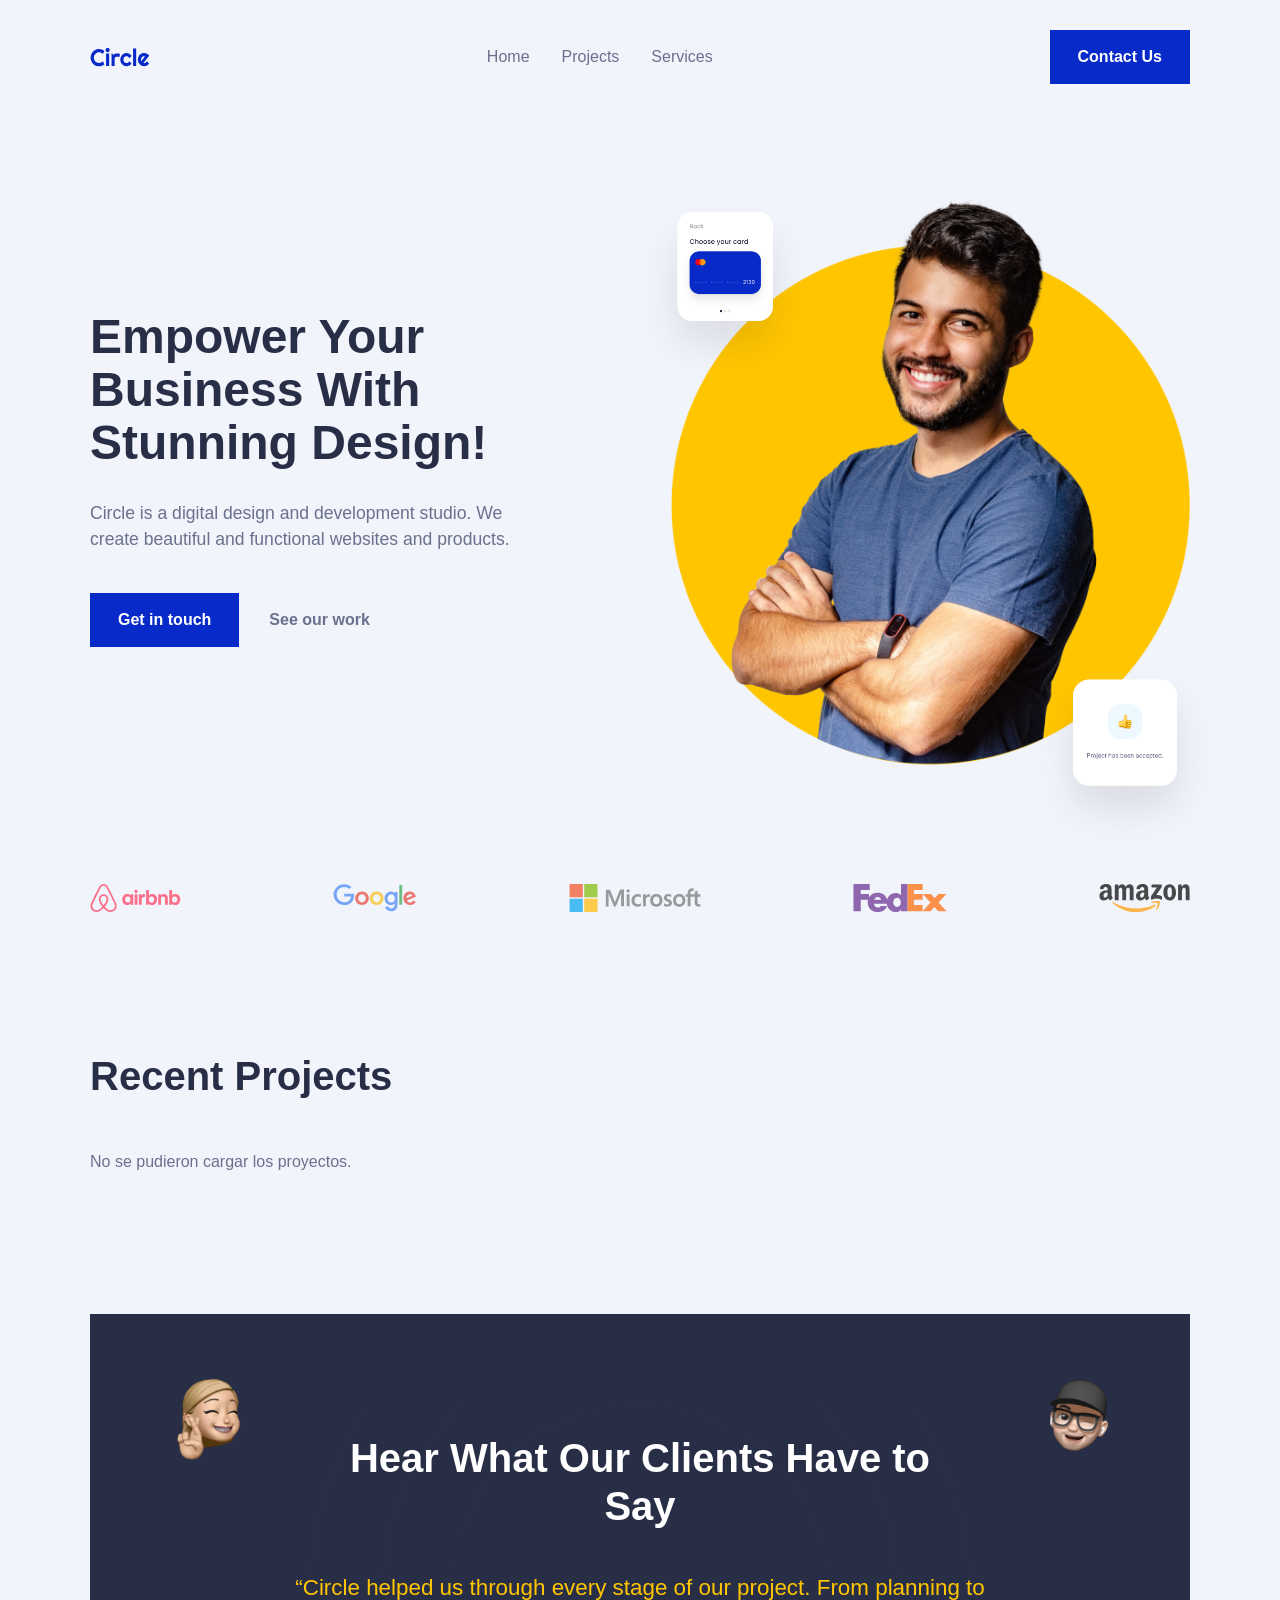
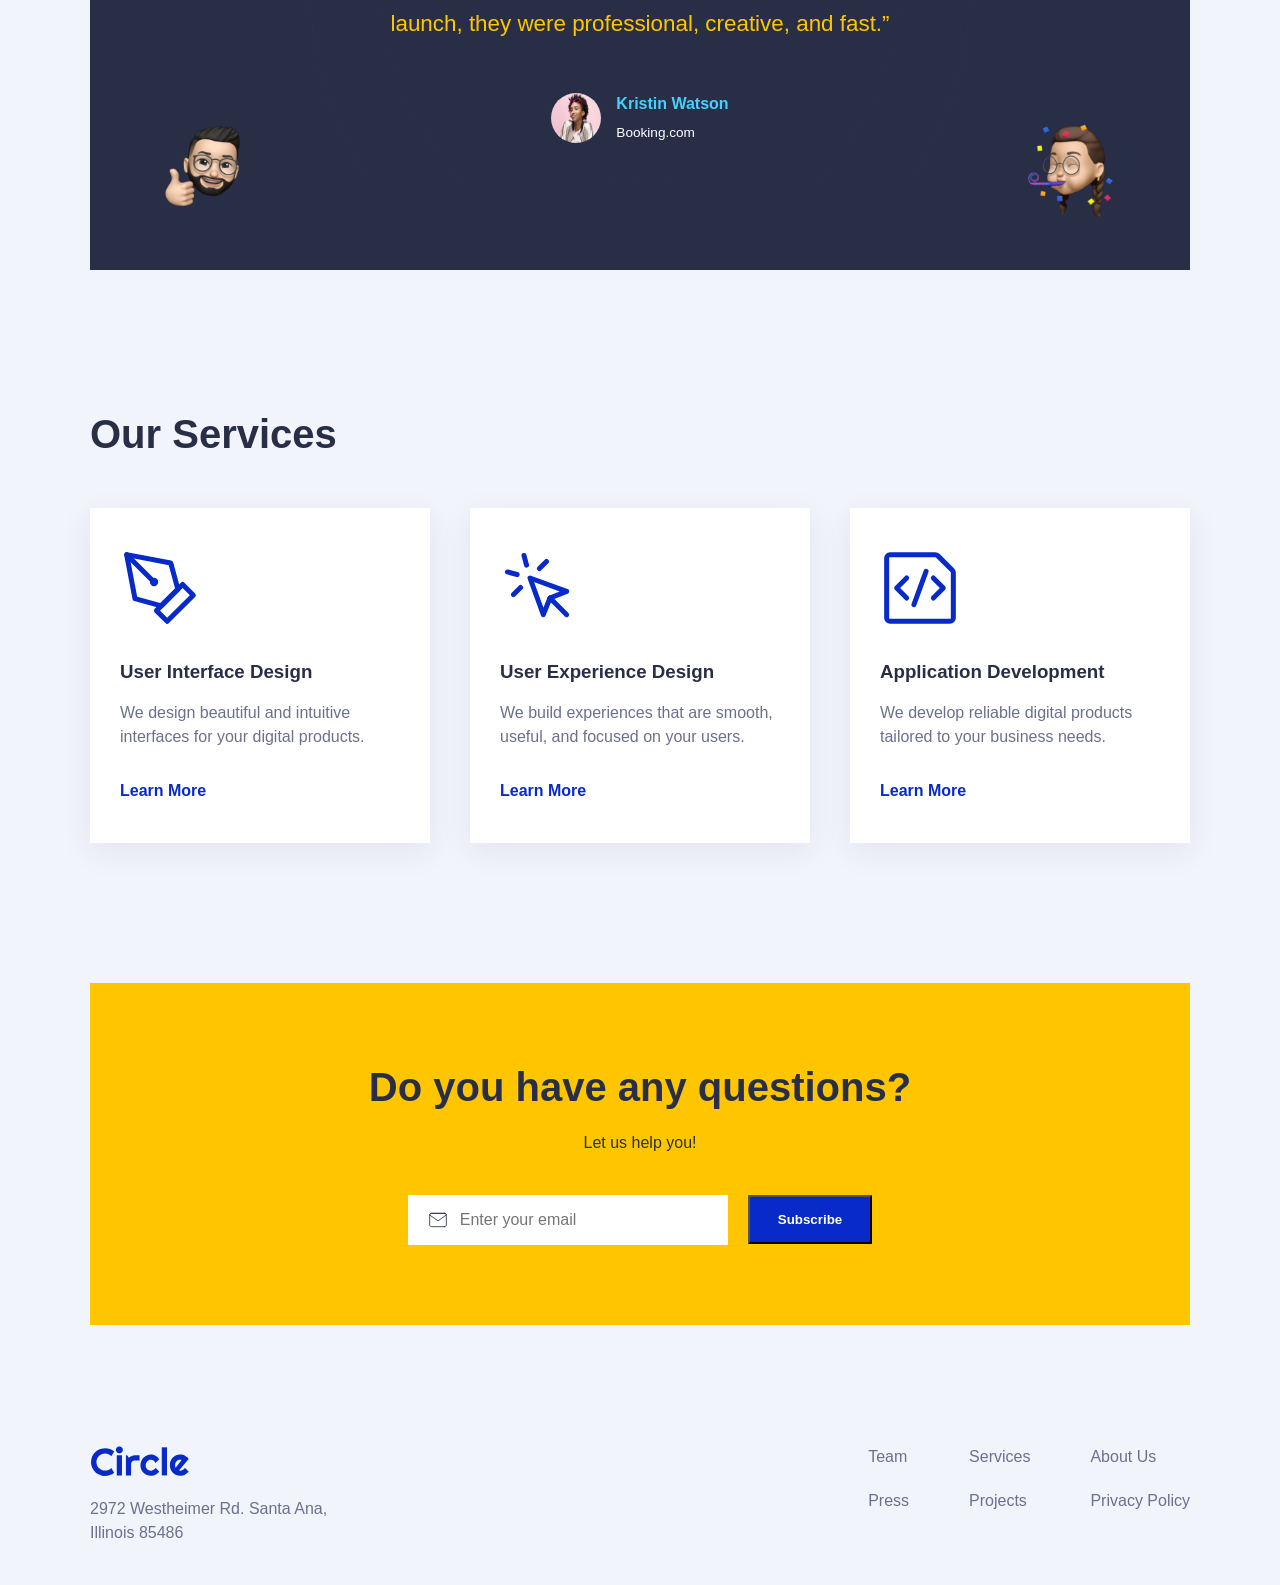
==== index.html @ d1a25111 "Web base" ====
<!DOCTYPE html>
<html lang="en">
<head>
  <meta charset="UTF-8">
  <meta name="viewport" content="width=device-width, initial-scale=1.0">
  <title>Circle Agency</title>
  <link rel="stylesheet" href="./css/style.css">
  <link rel="stylesheet" href="./css/home.css">
</head>
<body>

  <header class="header">
    <nav class="navbar">
      <a href="./index.html" class="logo">
        <img src="./assets/logos/circle.svg" alt="Circle logo">
      </a>

      <ul class="nav-links">
        <li><a href="./index.html">Home</a></li>
        <li><a href="#projects">Projects</a></li>
        <li><a href="#services">Services</a></li>
      </ul>

      <a href="./contact.html" class="contact-btn">Contact Us</a>
    </nav>
  </header>

  <main>
    <section class="hero">
      <div class="hero-content">
        <h1>Empower Your Business With Stunning Design!</h1>
        <p>Circle is a digital design and development studio. We create beautiful and functional websites and products.</p>

        <div class="hero-buttons">
          <a href="./contact.html" class="btn-primary">Get in touch</a>
          <a href="#projects" class="btn-secondary">See our work</a>
        </div>
      </div>

      <div class="hero-images">
        <img src="./assets/images/hero-card-1.png" alt="Hero card 1" class="hero-card hero-card-1">
        <img src="./assets/images/hero-image.png" alt="Hero main image" class="hero-main-image">
        <img src="./assets/images/hero-card-2.png" alt="Hero card 2" class="hero-card hero-card-2">
      </div>
    </section>

    <section class="clients">
      <img src="./assets/logos/airbnb-logo.svg" alt="Airbnb logo">
      <img src="./assets/logos/google-logo.svg" alt="Google logo">
      <img src="./assets/logos/microsoft-logo.svg" alt="Microsoft logo">
      <img src="./assets/logos/fedex-logo.svg" alt="Fedex logo">
      <img src="./assets/logos/amazon-logo.svg" alt="Amazon logo">
    </section>

    <section class="recent-projects" id="projects">
      <h2>Recent Projects</h2>
      <div class="projects-container" id="projects-container"></div>
    </section>

    <section class="testimonial">
      <div class="testimonial-content">
        <h2>Hear What Our Clients Have to Say</h2>
        <p>“Circle helped us through every stage of our project. From planning to launch, they were professional, creative, and fast.”</p>

        <div class="testimonial-profile">
          <img src="./assets/images/profile.png" alt="Client profile">
          <div>
            <h4>Kristin Watson</h4>
            <span>Booking.com</span>
          </div>
        </div>

        <img src="./assets/images/memoji-1.png" alt="Memoji 1" class="memoji memoji-1">
        <img src="./assets/images/memoji-2.png" alt="Memoji 2" class="memoji memoji-2">
        <img src="./assets/images/memoji-3.png" alt="Memoji 3" class="memoji memoji-3">
        <img src="./assets/images/memoji-4.png" alt="Memoji 4" class="memoji memoji-4">
        <img src="./assets/images/orbit.png" alt="Orbit decoration" class="orbit">
      </div>
    </section>

    <section class="services" id="services">
      <h2>Our Services</h2>

      <div class="services-container">
        <article class="service-card">
          <img src="./assets/icons/service-1.svg" alt="User interface design">
          <h3>User Interface Design</h3>
          <p>We design beautiful and intuitive interfaces for your digital products.</p>
          <a href="#">Learn More</a>
        </article>

        <article class="service-card">
          <img src="./assets/icons/service-2.svg" alt="User experience design">
          <h3>User Experience Design</h3>
          <p>We build experiences that are smooth, useful, and focused on your users.</p>
          <a href="#">Learn More</a>
        </article>

        <article class="service-card">
          <img src="./assets/icons/service-3.svg" alt="Application development">
          <h3>Application Development</h3>
          <p>We develop reliable digital products tailored to your business needs.</p>
          <a href="#">Learn More</a>
        </article>
      </div>
    </section>

    <section class="newsletter">
      <h2>Do you have any questions?</h2>
      <p>Let us help you!</p>

      <form class="newsletter-form">
        <div class="input-wrapper">
          <img src="./assets/icons/mail.svg" alt="Mail icon">
          <input type="email" placeholder="Enter your email">
        </div>
        <button type="submit" class="btn-primary">Subscribe</button>
      </form>
    </section>
  </main>

  <footer class="footer">
    <div class="footer-left">
      <img src="./assets/logos/circle.svg" alt="Circle logo">
      <p>2972 Westheimer Rd. Santa Ana, Illinois 85486</p>
    </div>

    <div class="footer-right">
      <a href="#">Team</a>
      <a href="#">Services</a>
      <a href="#">About Us</a>
      <a href="#">Press</a>
      <a href="#">Projects</a>
      <a href="#">Privacy Policy</a>
    </div>
  </footer>

  <script src="./js/main.js"></script>
</body>
</html>
---- css/style.css ----
/* ========== RESET ========== */
* {
  margin: 0;
  padding: 0;
  box-sizing: border-box;
}

/* ========== VARIABLES ========== */
:root {
  --color-primary: #072ac8;
  --color-primary-hover: #1e4ef5;
  --color-dark: #292e47;
  --color-text: #6b708d;
  --color-light: #f2f4fc;
  --color-white: #ffffff;
  --color-yellow: #ffc600;
  --color-cyan: #43d2ff;

  --container-width: 1100px;
  --transition: 0.3s ease;
}

/* ========== BASE ========== */
html {
  scroll-behavior: smooth;
}

body {
  font-family: Arial, Helvetica, sans-serif;
  background-color: var(--color-light);
  color: var(--color-dark);
  line-height: 1.5;
}

img {
  max-width: 100%;
  display: block;
}

a {
  text-decoration: none;
  color: inherit;
}

ul {
  list-style: none;
}

section {
  width: min(90%, var(--container-width));
  margin: 0 auto;
}

/* ========== TITLES & TEXT ========== */
h1,
h2,
h3,
h4 {
  color: var(--color-dark);
}

h1 {
  font-size: 3rem;
  line-height: 1.1;
}

h2 {
  font-size: 2.5rem;
  line-height: 1.2;
}

p {
  color: var(--color-text);
  font-size: 1rem;
}

/* ========== BUTTONS ========== */
.btn-primary,
.contact-btn {
  display: inline-block;
  background-color: var(--color-primary);
  color: var(--color-white);
  padding: 15px 28px;
  font-weight: 600;
  transition: var(--transition);
}

.btn-primary:hover,
.contact-btn:hover {
  background-color: var(--color-primary-hover);
}

.btn-secondary {
  display: inline-block;
  color: var(--color-text);
  font-weight: 600;
  transition: var(--transition);
}

.btn-secondary:hover {
  color: var(--color-primary);
}

/* ========== HEADER / NAVBAR ========== */
.header {
  width: min(90%, var(--container-width));
  margin: 0 auto;
  padding: 30px 0;
}

.navbar {
  display: flex;
  justify-content: space-between;
  align-items: center;
  gap: 20px;
}

.logo img {
  width: 60px;
}

.nav-links {
  display: flex;
  align-items: center;
  gap: 32px;
}

.nav-links a {
  color: var(--color-text);
  font-weight: 500;
  transition: var(--transition);
}

.nav-links a:hover {
  color: var(--color-primary);
}

/* ========== FOOTER ========== */
.footer {
  width: min(90%, var(--container-width));
  margin: 120px auto 40px;
  display: flex;
  justify-content: space-between;
  align-items: flex-start;
  gap: 40px;
}

.footer-left {
  max-width: 260px;
}

.footer-left img {
  width: 100px;
  margin-bottom: 20px;
}

.footer-right {
  display: grid;
  grid-template-columns: repeat(3, auto);
  gap: 20px 60px;
}

.footer-right a {
  color: var(--color-text);
  transition: var(--transition);
}

.footer-right a:hover {
  color: var(--color-primary);
}

/* ========== RESPONSIVE ========== */
@media (max-width: 768px) {
  h1 {
    font-size: 2.2rem;
  }

  h2 {
    font-size: 2rem;
  }

  .navbar {
    flex-direction: column;
    align-items: flex-start;
  }

  .nav-links {
    flex-wrap: wrap;
    gap: 16px;
  }

  .contact-btn {
    align-self: flex-start;
  }

  .footer {
    flex-direction: column;
  }

  .footer-right {
    grid-template-columns: repeat(2, auto);
    gap: 20px 30px;
  }
}
---- css/home.css ----
/* ========== HERO ========== */
.hero {
  margin-top: 40px;
  display: flex;
  align-items: center;
  justify-content: space-between;
  gap: 60px;
  min-height: 650px;
}

.hero-content {
  flex: 1;
}

.hero-content h1 {
  max-width: 500px;
  margin-bottom: 30px;
}

.hero-content p {
  max-width: 430px;
  font-size: 1.1rem;
  margin-bottom: 40px;
}

.hero-buttons {
  display: flex;
  align-items: center;
  gap: 30px;
  flex-wrap: wrap;
}

.hero-images {
  flex: 1;
  position: relative;
  display: flex;
  justify-content: center;
  align-items: center;
}

.hero-main-image {
  width: 100%;
  max-width: 520px;
}

.hero-card {
  position: absolute;
  width: 190px;
}

.hero-card-1 {
  top: 0;
  left: -40px;
}

.hero-card-2 {
  bottom: -80px;
  right: -30px;
}

/* ========== CLIENT LOGOS ========== */
.clients {
  margin-top: 80px;
  display: flex;
  justify-content: space-between;
  align-items: center;
  gap: 30px;
  flex-wrap: wrap;
}

.clients img {
  height: 28px;
  opacity: 0.7;
}

/* ========== RESPONSIVE HERO + LOGOS ========== */
@media (max-width: 992px) {
  .hero {
    flex-direction: column;
    min-height: auto;
    text-align: center;
    gap: 40px;
  }

  .hero-content h1,
  .hero-content p {
    max-width: 100%;
  }

  .hero-buttons {
    justify-content: center;
  }

  .hero-images {
    width: 100%;
  }

  .hero-card-1 {
    left: 0;
  }

  .hero-card-2 {
    right: 0;
    bottom: -40px;
  }

  .clients {
    justify-content: center;
  }
}

@media (max-width: 768px) {
  .hero {
    margin-top: 20px;
  }

  .hero-main-image {
    max-width: 100%;
  }

  .hero-card {
    width: 120px;
  }

  .hero-card-1 {
    top: -10px;
    left: 0;
  }

  .hero-card-2 {
    bottom: -20px;
    right: 0;
  }

  .clients img {
    height: 22px;
  }
}

/* ========== RECENT PROJECTS ========== */
.recent-projects {
  margin-top: 140px;
}

.recent-projects h2 {
  margin-bottom: 50px;
}

.projects-container {
  display: flex;
  gap: 40px;
  flex-wrap: wrap;
}

.project-card {
  flex: 1 1 300px;
  background-color: var(--color-white);
  box-shadow: 0 8px 30px rgba(41, 46, 71, 0.08);
}

.project-card img {
  width: 100%;
  height: 240px;
  object-fit: cover;
}

.project-card-content {
  padding: 30px;
}

.project-card-content h3 {
  margin-bottom: 10px;
}

.project-card-content p {
  margin-bottom: 40px;
}

.project-card-content a {
  color: var(--color-primary);
  font-weight: 600;
}

/* ========== SERVICES ========== */
.services {
  margin-top: 140px;
}

.services h2 {
  margin-bottom: 50px;
}

.services-container {
  display: flex;
  gap: 40px;
  flex-wrap: wrap;
}

.service-card {
  flex: 1 1 300px;
  background-color: var(--color-white);
  padding: 40px 30px;
  box-shadow: 0 8px 30px rgba(41, 46, 71, 0.08);
}

.service-card img {
  width: 80px;
  margin-bottom: 30px;
}

.service-card h3 {
  margin-bottom: 15px;
}

.service-card p {
  margin-bottom: 30px;
}

.service-card a {
  color: var(--color-primary);
  font-weight: 600;
}

/* ========== NEWSLETTER ========== */
.newsletter {
  margin-top: 140px;
  background-color: var(--color-yellow);
  text-align: center;
  padding: 80px 40px;
}

.newsletter h2 {
  margin-bottom: 20px;
}

.newsletter p {
  color: var(--color-dark);
  margin-bottom: 40px;
}

.newsletter-form {
  display: flex;
  justify-content: center;
  align-items: center;
  gap: 20px;
  flex-wrap: wrap;
}

.input-wrapper {
  background-color: var(--color-white);
  display: flex;
  align-items: center;
  gap: 12px;
  padding: 15px 20px;
  min-width: 320px;
}

.input-wrapper img {
  width: 20px;
}

.input-wrapper input {
  border: none;
  outline: none;
  background: transparent;
  width: 100%;
  font-size: 1rem;
}

/* ========== RESPONSIVE EXTRA ========== */
@media (max-width: 768px) {
  .recent-projects,
  .services,
  .newsletter {
    margin-top: 100px;
  }

  .recent-projects h2,
  .services h2 {
    margin-bottom: 30px;
  }

  .newsletter {
    padding: 60px 20px;
  }

  .input-wrapper {
    min-width: 100%;
  }
}

/* ========== TESTIMONIAL ========== */
.testimonial {
  margin-top: 140px;
}

.testimonial-content {
  position: relative;
  background-color: var(--color-dark);
  text-align: center;
  padding: 120px 60px;
  overflow: hidden;
}

.testimonial-content h2 {
  color: var(--color-white);
  max-width: 600px;
  margin: 0 auto 40px;
}

.testimonial-content p {
  color: var(--color-yellow);
  font-size: 1.4rem;
  line-height: 1.6;
  max-width: 700px;
  margin: 0 auto 50px;
}

.testimonial-profile {
  display: inline-flex;
  align-items: center;
  gap: 15px;
  text-align: left;
  position: relative;
  z-index: 2;
}

.testimonial-profile img {
  width: 50px;
  height: 50px;
  border-radius: 50%;
}

.testimonial-profile h4 {
  color: var(--color-cyan);
  font-size: 1rem;
  margin-bottom: 4px;
}

.testimonial-profile span {
  color: var(--color-white);
  font-size: 0.85rem;
}

/* Decoración */
.orbit {
  position: absolute;
  width: 800px;
  max-width: none;
  top: 50%;
  left: 50%;
  transform: translate(-50%, -50%);
  opacity: 0.25;
  z-index: 0;
}

.memoji {
  position: absolute;
  width: 110px;
  z-index: 1;
}

.memoji-1 {
  top: 50px;
  left: 60px;
}

.memoji-2 {
  top: 50px;
  right: 60px;
}

.memoji-3 {
  bottom: 50px;
  left: 60px;
}

.memoji-4 {
  bottom: 50px;
  right: 60px;
}

/* ========== RESPONSIVE TESTIMONIAL ========== */
@media (max-width: 992px) {
  .testimonial-content {
    padding: 100px 40px;
  }

  .orbit {
    width: 650px;
  }

  .memoji {
    width: 85px;
  }

  .memoji-1,
  .memoji-3 {
    left: 25px;
  }

  .memoji-2,
  .memoji-4 {
    right: 25px;
  }
}

@media (max-width: 768px) {
  .testimonial-content {
    padding: 70px 20px;
  }

  .testimonial-content p {
    font-size: 1.1rem;
  }

  .orbit {
    width: 500px;
    opacity: 0.18;
  }

  .memoji {
    width: 60px;
  }

  .memoji-1,
  .memoji-2 {
    top: 20px;
  }

  .memoji-3,
  .memoji-4 {
    bottom: 20px;
  }

  .memoji-1,
  .memoji-3 {
    left: 10px;
  }

  .memoji-2,
  .memoji-4 {
    right: 10px;
  }
}
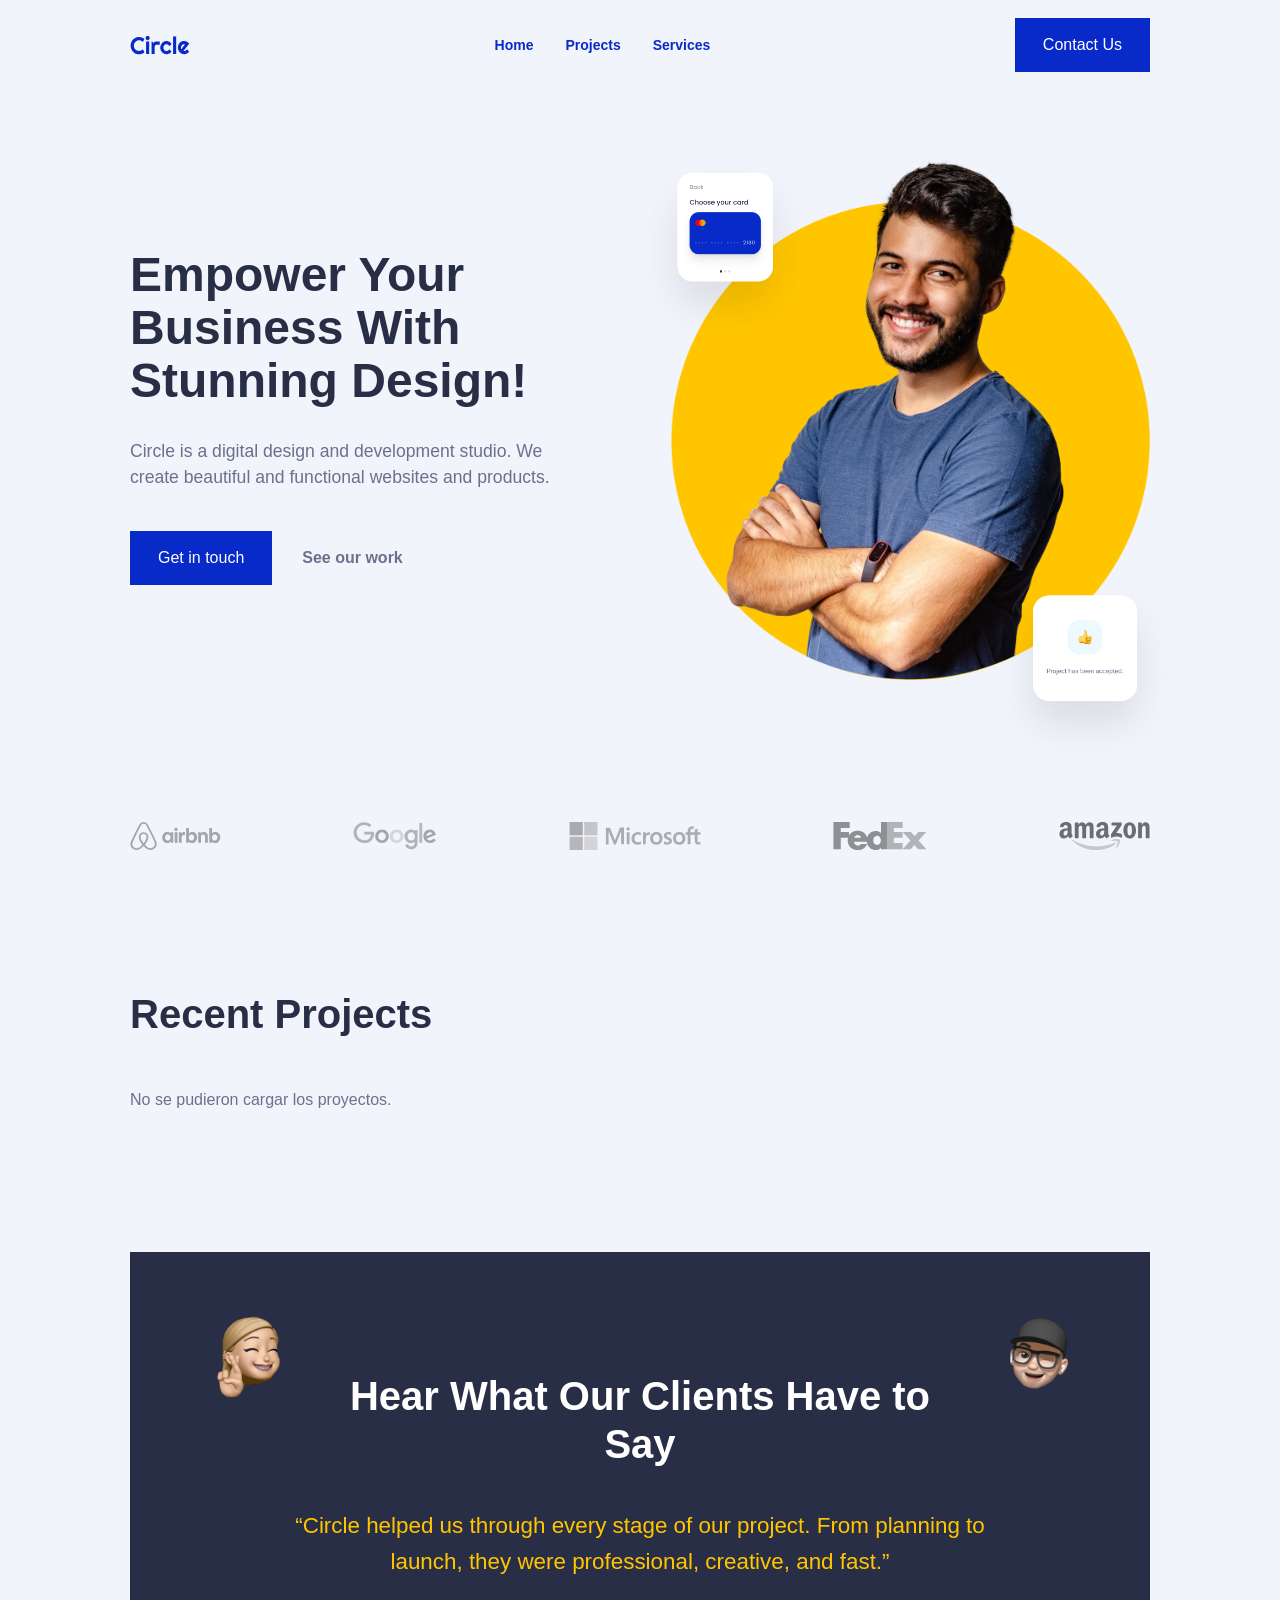
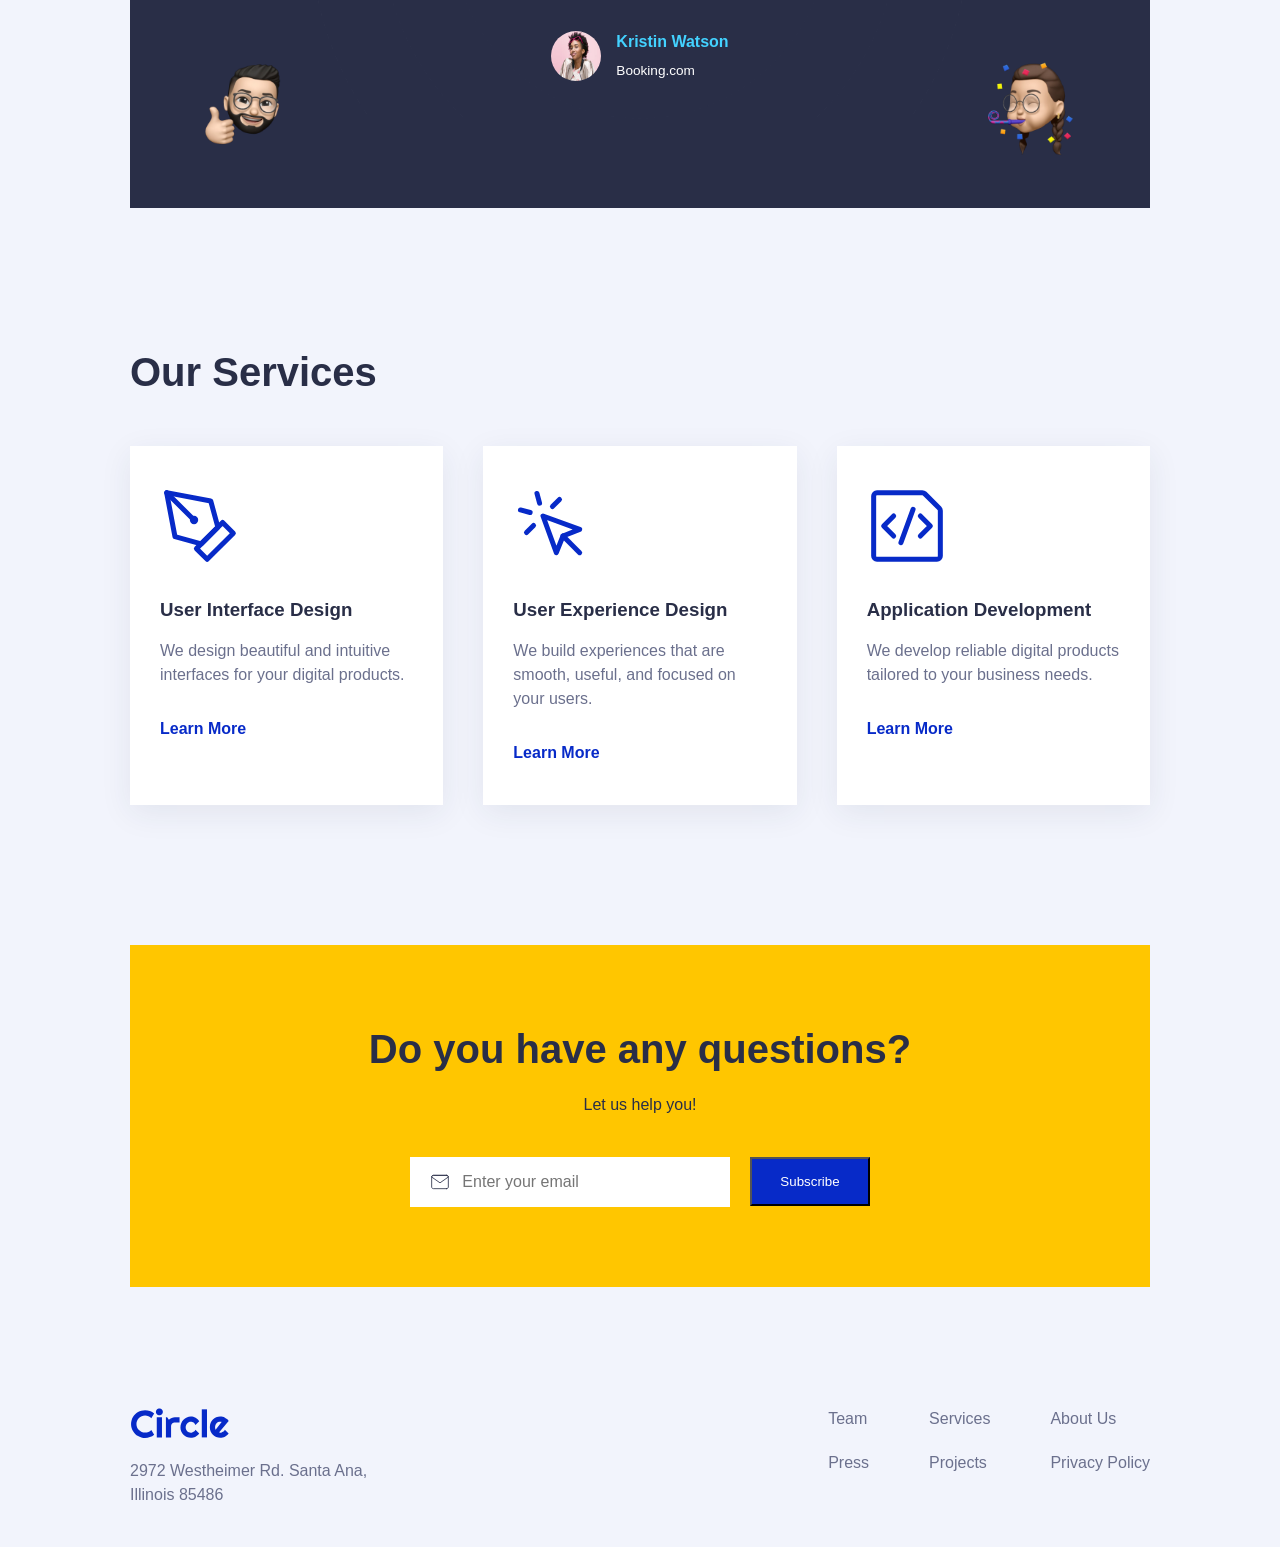
==== commit 6b7ae39a: "correcciones y añadido boton" ====
--- a/index.html
+++ b/index.html
@@ -45,12 +45,26 @@
     </section>
 
     <section class="clients">
-      <img src="./assets/logos/airbnb-logo.svg" alt="Airbnb logo">
-      <img src="./assets/logos/google-logo.svg" alt="Google logo">
-      <img src="./assets/logos/microsoft-logo.svg" alt="Microsoft logo">
-      <img src="./assets/logos/fedex-logo.svg" alt="Fedex logo">
-      <img src="./assets/logos/amazon-logo.svg" alt="Amazon logo">
-    </section>
+  <a href="https://www.airbnb.com/" target="_blank" rel="noopener noreferrer">
+    <img src="./assets/logos/airbnb-logo.svg" alt="Airbnb logo">
+  </a>
+
+  <a href="https://www.google.com/" target="_blank" rel="noopener noreferrer">
+    <img src="./assets/logos/google-logo.svg" alt="Google logo">
+  </a>
+
+  <a href="https://www.microsoft.com/" target="_blank" rel="noopener noreferrer">
+    <img src="./assets/logos/microsoft-logo.svg" alt="Microsoft logo">
+  </a>
+
+  <a href="https://www.fedex.com/" target="_blank" rel="noopener noreferrer">
+    <img src="./assets/logos/fedex-logo.svg" alt="Fedex logo">
+  </a>
+
+  <a href="https://www.amazon.com/" target="_blank" rel="noopener noreferrer">
+    <img src="./assets/logos/amazon-logo.svg" alt="Amazon logo">
+  </a>
+</section>
 
     <section class="recent-projects" id="projects">
       <h2>Recent Projects</h2>
@@ -119,7 +133,7 @@
     </section>
   </main>
 
-  <footer class="footer">
+    <footer class="footer">
     <div class="footer-left">
       <img src="./assets/logos/circle.svg" alt="Circle logo">
       <p>2972 Westheimer Rd. Santa Ana, Illinois 85486</p>
@@ -135,6 +149,10 @@
     </div>
   </footer>
 
+  <button id="back-to-top" class="back-to-top" aria-label="Back to top">
+    <img src="./assets/icons/arrow_circle_up_icon_152705.png" alt="Back to top">
+  </button>
+
   <script src="./js/main.js"></script>
 </body>
 </html>
--- a/css/style.css
+++ b/css/style.css
@@ -16,8 +16,9 @@
   --color-yellow: #ffc600;
   --color-cyan: #43d2ff;
 
-  --container-width: 1100px;
+  --container-width: 1020px;
   --transition: 0.3s ease;
+  --card-shadow: 0 8px 30px rgba(41, 46, 71, 0.08);
 }
 
 /* ========== BASE ========== */
@@ -47,7 +48,7 @@
 }
 
 section {
-  width: min(90%, var(--container-width));
+  width: min(86%, var(--container-width));
   margin: 0 auto;
 }
 
@@ -81,13 +82,13 @@
   background-color: var(--color-primary);
   color: var(--color-white);
   padding: 15px 28px;
-  font-weight: 600;
+  font-weight: 500;
   transition: var(--transition);
 }
 
 .btn-primary:hover,
 .contact-btn:hover {
-  background-color: var(--color-primary-hover);
+  color: #ffc600;
 }
 
 .btn-secondary {
@@ -99,13 +100,14 @@
 
 .btn-secondary:hover {
   color: var(--color-primary);
+  text-decoration: underline;
 }
 
 /* ========== HEADER / NAVBAR ========== */
 .header {
-  width: min(90%, var(--container-width));
+  width: min(83%, var(--container-width));
   margin: 0 auto;
-  padding: 30px 0;
+  padding: 18px 0 10px;
 }
 
 .navbar {
@@ -126,18 +128,115 @@
 }
 
 .nav-links a {
-  color: var(--color-text);
-  font-weight: 500;
+  color: var(--color-primary);
+  font-weight: 600;
+  font-size: 0.875rem;
   transition: var(--transition);
 }
 
 .nav-links a:hover {
+  text-decoration: underline;
+}
+
+/* ========== REUSABLE PROJECT CARDS ========== */
+.projects-container {
+  display: flex;
+  gap: 40px;
+  flex-wrap: wrap;
+}
+
+.project-card {
+  flex: 1 1 260px;
+  background-color: var(--color-white);
+  box-shadow: var(--card-shadow);
+  transition: box-shadow 0.3s ease, transform 0.3s ease;
+}
+
+.project-card:hover {
+  box-shadow: 10px 10px 0 rgba(41, 46, 71, 0.14);
+  transform: translate(-2px, -2px);
+}
+
+.project-card img {
+  width: 100%;
+  height: 240px;
+  object-fit: cover;
+}
+
+.project-card-content {
+  padding: 30px;
+}
+
+.project-card-content h3 {
+  margin-bottom: 10px;
+}
+
+.project-card-content p {
+  margin-bottom: 40px;
+}
+
+.project-card-content a {
   color: var(--color-primary);
+  font-weight: 600;
+}
+
+.project-card-content a:hover {
+  text-decoration: underline;
+}
+
+
+
+
+
+/* ========== REUSABLE NEWSLETTER ========== */
+.newsletter {
+  margin-top: 140px;
+  background-color: var(--color-yellow);
+  text-align: center;
+  padding: 80px 40px;
+}
+
+.newsletter h2 {
+  margin-bottom: 20px;
+}
+
+.newsletter p {
+  color: var(--color-dark);
+  margin-bottom: 40px;
+}
+
+.newsletter-form {
+  display: flex;
+  justify-content: center;
+  align-items: center;
+  gap: 20px;
+  flex-wrap: wrap;
+}
+
+.input-wrapper {
+  background-color: var(--color-white);
+  display: flex;
+  align-items: center;
+  gap: 12px;
+  padding: 15px 20px;
+  min-width: 320px;
+}
+
+.input-wrapper img {
+  width: 20px;
+}
+
+.input-wrapper input {
+  border: none;
+  outline: none;
+  background: transparent;
+  width: 100%;
+  font-size: 1rem;
 }
 
 /* ========== FOOTER ========== */
 .footer {
-  width: min(90%, var(--container-width));
+  width: min(83%, var(--container-width));
   margin: 120px auto 40px;
   display: flex;
   justify-content: space-between;
@@ -193,6 +292,14 @@
     align-self: flex-start;
   }
 
+  .newsletter {
+    padding: 60px 20px;
+  }
+
+  .input-wrapper {
+    min-width: 100%;
+  }
+
   .footer {
     flex-direction: column;
   }
@@ -201,4 +308,49 @@
     grid-template-columns: repeat(2, auto);
     gap: 20px 30px;
   }
+}
+
+  /* ========== BACK TO TOP BUTTON ========== */
+.back-to-top {
+  position: fixed;
+  right: 24px;
+  bottom: 24px;
+  width: 72px;
+  height: 72px;
+  background-color: var(--color-white);
+  border: 0.5px solid rgba(41, 46, 71, 0.12);
+  border-radius: 50%;
+  padding: 0.5px;
+  cursor: pointer;
+  opacity: 0;
+  pointer-events: none;
+  transition: opacity 0.3s ease;
+  box-shadow: 0 8px 18px rgba(41, 46, 71, 0.16);
+  z-index: 1000;
+  animation: backToTopBounce 3.0s ease-in-out infinite;
+}
+
+.back-to-top img {
+  width: 100%;
+  height: 100%;
+  object-fit: contain;
+  border-radius: 50%;
+}
+
+@keyframes backToTopBounce {
+  0% {
+    transform: translateY(0);
+  }
+  25% {
+    transform: translateY(-12px);
+  }
+  50% {
+    transform: translateY(-24px);
+  }
+  75% {
+    transform: translateY(-12px);
+  }
+  100% {
+    transform: translateY(0);
+  }
 }
--- a/css/home.css
+++ b/css/home.css
@@ -1,6 +1,6 @@
 /* ========== HERO ========== */
 .hero {
-  margin-top: 40px;
+  margin-top: 10px;
   display: flex;
   align-items: center;
   justify-content: space-between;
@@ -68,73 +68,20 @@
   flex-wrap: wrap;
 }
 
+.clients a {
+  display: inline-block;
+}
+
 .clients img {
   height: 28px;
-  opacity: 0.7;
-}
-
-/* ========== RESPONSIVE HERO + LOGOS ========== */
-@media (max-width: 992px) {
-  .hero {
-    flex-direction: column;
-    min-height: auto;
-    text-align: center;
-    gap: 40px;
-  }
-
-  .hero-content h1,
-  .hero-content p {
-    max-width: 100%;
-  }
-
-  .hero-buttons {
-    justify-content: center;
-  }
-
-  .hero-images {
-    width: 100%;
-  }
-
-  .hero-card-1 {
-    left: 0;
-  }
-
-  .hero-card-2 {
-    right: 0;
-    bottom: -40px;
-  }
-
-  .clients {
-    justify-content: center;
-  }
-}
-
-@media (max-width: 768px) {
-  .hero {
-    margin-top: 20px;
-  }
-
-  .hero-main-image {
-    max-width: 100%;
-  }
-
-  .hero-card {
-    width: 120px;
-  }
-
-  .hero-card-1 {
-    top: -10px;
-    left: 0;
-  }
-
-  .hero-card-2 {
-    bottom: -20px;
-    right: 0;
-  }
-
-  .clients img {
-    height: 22px;
-  }
+  opacity: 0.55;
+  filter: grayscale(100%);
+  transition: var(--transition);
+}
+
+.clients img:hover {
+  opacity: 1;
+  filter: grayscale(0%);
 }
 
 /* ========== RECENT PROJECTS ========== */
@@ -144,41 +91,7 @@
 
 .recent-projects h2 {
   margin-bottom: 50px;
-}
-
-.projects-container {
-  display: flex;
-  gap: 40px;
-  flex-wrap: wrap;
-}
-
-.project-card {
-  flex: 1 1 300px;
-  background-color: var(--color-white);
-  box-shadow: 0 8px 30px rgba(41, 46, 71, 0.08);
-}
-
-.project-card img {
-  width: 100%;
-  height: 240px;
-  object-fit: cover;
-}
-
-.project-card-content {
-  padding: 30px;
-}
-
-.project-card-content h3 {
-  margin-bottom: 10px;
-}
-
-.project-card-content p {
-  margin-bottom: 40px;
-}
-
-.project-card-content a {
-  color: var(--color-primary);
-  font-weight: 600;
+  color: var(--color-dark);
 }
 
 /* ========== SERVICES ========== */
@@ -200,7 +113,7 @@
   flex: 1 1 300px;
   background-color: var(--color-white);
   padding: 40px 30px;
-  box-shadow: 0 8px 30px rgba(41, 46, 71, 0.08);
+  box-shadow: var(--card-shadow);
 }
 
 .service-card img {
@@ -219,74 +132,6 @@
 .service-card a {
   color: var(--color-primary);
   font-weight: 600;
-}
-
-/* ========== NEWSLETTER ========== */
-.newsletter {
-  margin-top: 140px;
-  background-color: var(--color-yellow);
-  text-align: center;
-  padding: 80px 40px;
-}
-
-.newsletter h2 {
-  margin-bottom: 20px;
-}
-
-.newsletter p {
-  color: var(--color-dark);
-  margin-bottom: 40px;
-}
-
-.newsletter-form {
-  display: flex;
-  justify-content: center;
-  align-items: center;
-  gap: 20px;
-  flex-wrap: wrap;
-}
-
-.input-wrapper {
-  background-color: var(--color-white);
-  display: flex;
-  align-items: center;
-  gap: 12px;
-  padding: 15px 20px;
-  min-width: 320px;
-}
-
-.input-wrapper img {
-  width: 20px;
-}
-
-.input-wrapper input {
-  border: none;
-  outline: none;
-  background: transparent;
-  width: 100%;
-  font-size: 1rem;
-}
-
-/* ========== RESPONSIVE EXTRA ========== */
-@media (max-width: 768px) {
-  .recent-projects,
-  .services,
-  .newsletter {
-    margin-top: 100px;
-  }
-
-  .recent-projects h2,
-  .services h2 {
-    margin-bottom: 30px;
-  }
-
-  .newsletter {
-    padding: 60px 20px;
-  }
-
-  .input-wrapper {
-    min-width: 100%;
-  }
 }
 
 /* ========== TESTIMONIAL ========== */
@@ -342,7 +187,6 @@
   font-size: 0.85rem;
 }
 
-/* Decoración */
 .orbit {
   position: absolute;
   width: 800px;
@@ -380,8 +224,41 @@
   right: 60px;
 }
 
-/* ========== RESPONSIVE TESTIMONIAL ========== */
+/* ========== RESPONSIVE HOME ========== */
 @media (max-width: 992px) {
+  .hero {
+    flex-direction: column;
+    min-height: auto;
+    text-align: center;
+    gap: 40px;
+  }
+
+  .hero-content h1,
+  .hero-content p {
+    max-width: 100%;
+  }
+
+  .hero-buttons {
+    justify-content: center;
+  }
+
+  .hero-images {
+    width: 100%;
+  }
+
+  .hero-card-1 {
+    left: 0;
+  }
+
+  .hero-card-2 {
+    right: 0;
+    bottom: -40px;
+  }
+
+  .clients {
+    justify-content: center;
+  }
+
   .testimonial-content {
     padding: 100px 40px;
   }
@@ -406,6 +283,43 @@
 }
 
 @media (max-width: 768px) {
+  .hero {
+    margin-top: 0px;
+  }
+
+  .hero-main-image {
+    max-width: 100%;
+  }
+
+  .hero-card {
+    width: 120px;
+  }
+
+  .hero-card-1 {
+    top: -10px;
+    left: 0;
+  }
+
+  .hero-card-2 {
+    bottom: -20px;
+    right: 0;
+  }
+
+  .clients img {
+    height: 22px;
+  }
+
+  .recent-projects,
+  .services,
+  .testimonial {
+    margin-top: 100px;
+  }
+
+  .recent-projects h2,
+  .services h2 {
+    margin-bottom: 30px;
+  }
+
   .testimonial-content {
     padding: 70px 20px;
   }
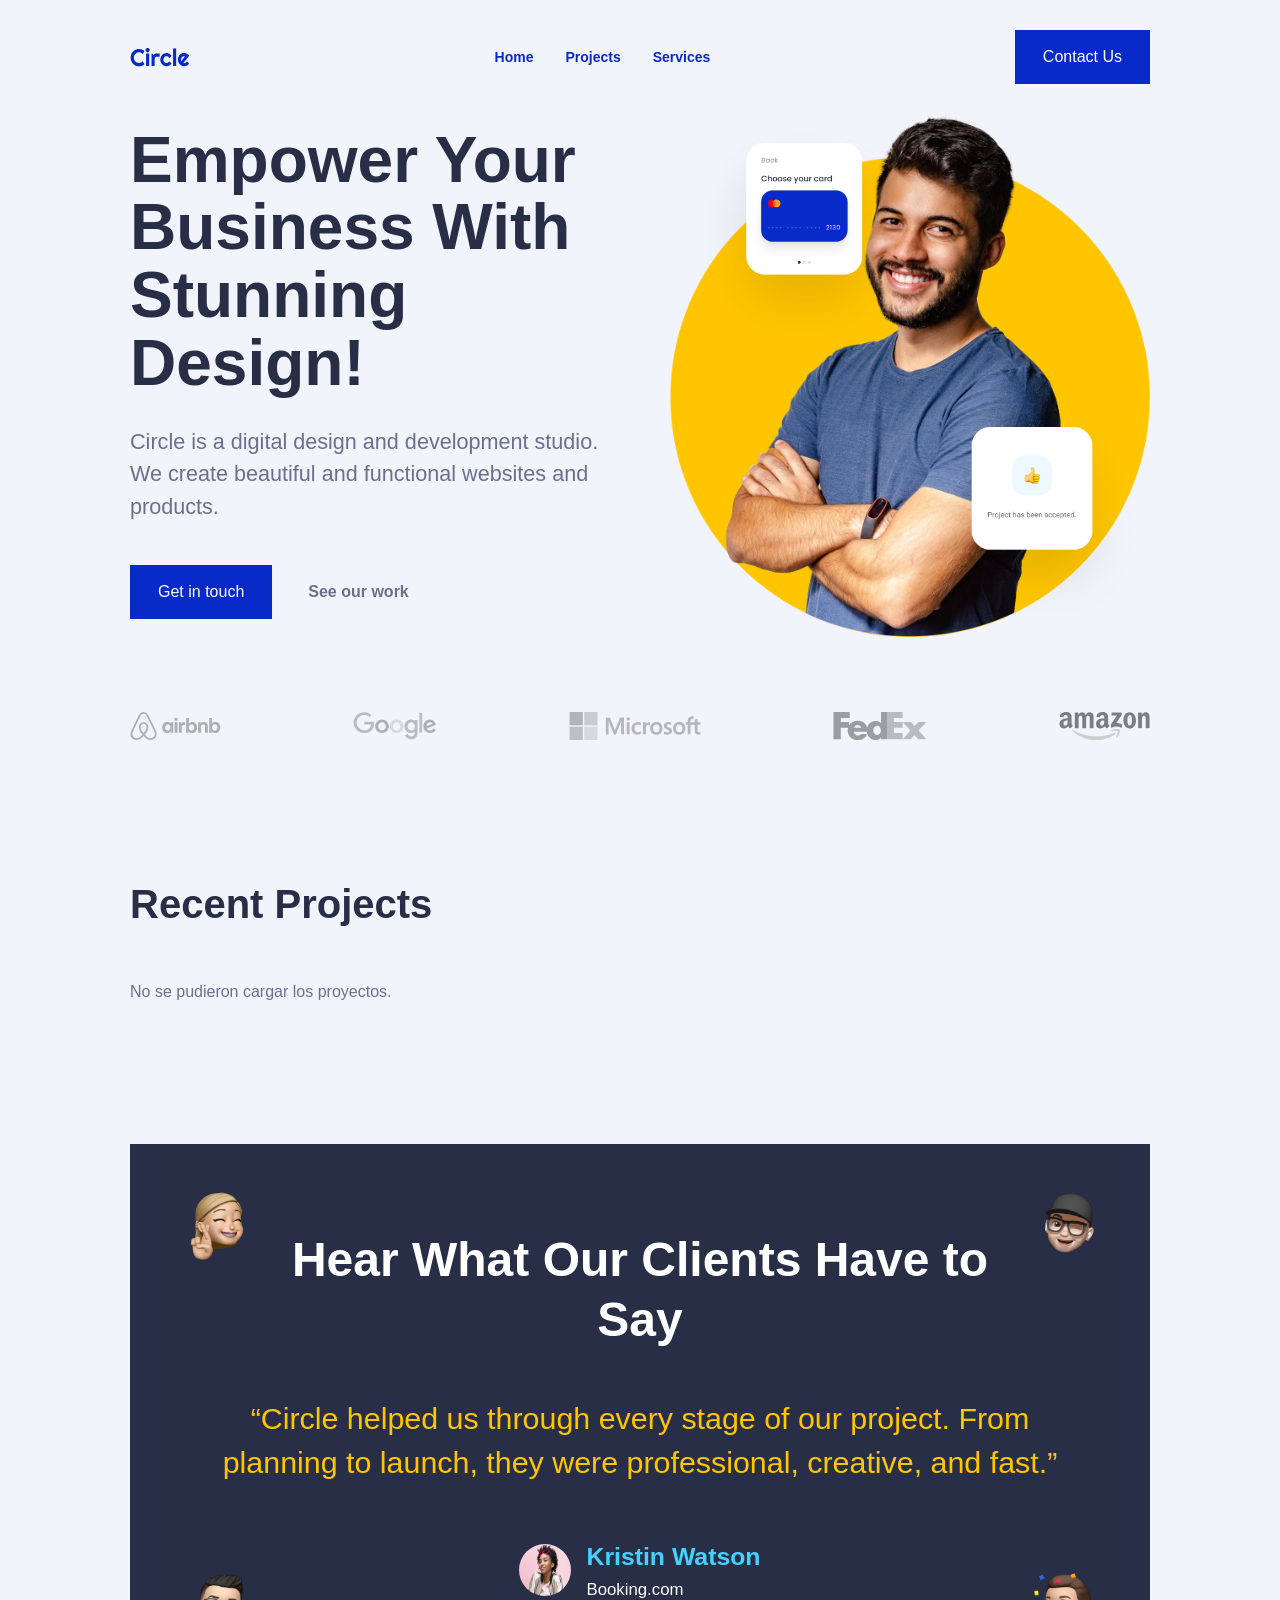
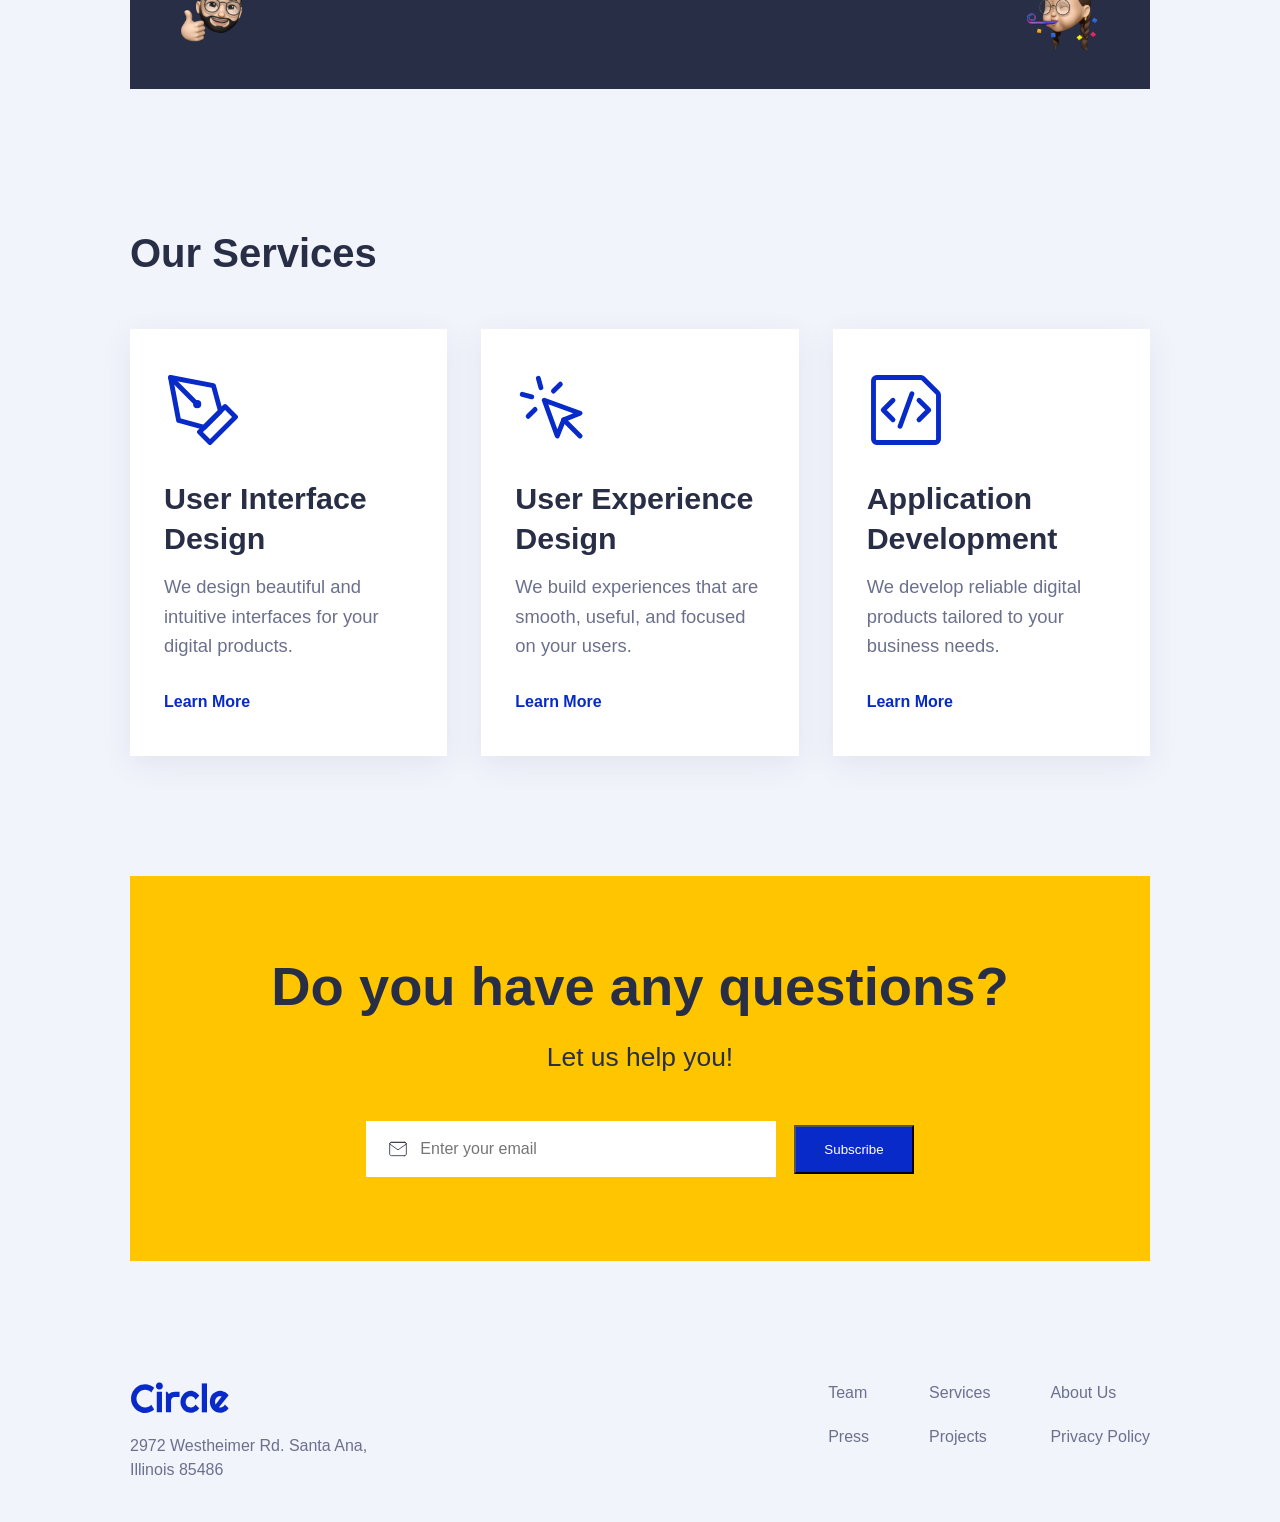
==== commit 7b1e33f9: "." ====
--- a/index.html
+++ b/index.html
@@ -123,10 +123,10 @@
       <h2>Do you have any questions?</h2>
       <p>Let us help you!</p>
 
-      <form class="newsletter-form">
+      <form id="newsletter-form" class="newsletter-form" novalidate>
         <div class="input-wrapper">
           <img src="./assets/icons/mail.svg" alt="Mail icon">
-          <input type="email" placeholder="Enter your email">
+          <input type="email" id="newsletter-email" placeholder="Enter your email">
         </div>
         <button type="submit" class="btn-primary">Subscribe</button>
       </form>
--- a/css/style.css
+++ b/css/style.css
@@ -48,7 +48,7 @@
 }
 
 section {
-  width: min(86%, var(--container-width));
+  width: min(88%, var(--container-width));
   margin: 0 auto;
 }
 
@@ -105,9 +105,9 @@
 
 /* ========== HEADER / NAVBAR ========== */
 .header {
-  width: min(83%, var(--container-width));
+  width: min(88%, var(--container-width));
   margin: 0 auto;
-  padding: 18px 0 10px;
+  padding: 30px 0 14px;
 }
 
 .navbar {
@@ -140,13 +140,12 @@
 
 /* ========== REUSABLE PROJECT CARDS ========== */
 .projects-container {
-  display: flex;
+  display: grid;
+  grid-template-columns: repeat(3, minmax(0, 1fr));
   gap: 40px;
-  flex-wrap: wrap;
 }
 
 .project-card {
-  flex: 1 1 260px;
   background-color: var(--color-white);
   box-shadow: var(--card-shadow);
   transition: box-shadow 0.3s ease, transform 0.3s ease;
@@ -184,7 +183,18 @@
   text-decoration: underline;
 }
 
-
+@media (max-width: 900px) {
+  .projects-container {
+    grid-template-columns: repeat(3, minmax(0, 1fr));
+    gap: 24px;
+  }
+}
+
+@media (max-width: 760px) {
+  .projects-container {
+    grid-template-columns: 1fr;
+  }
+}
 
 
 
@@ -236,7 +246,7 @@
 
 /* ========== FOOTER ========== */
 .footer {
-  width: min(83%, var(--container-width));
+  width: min(88%, var(--container-width));
   margin: 120px auto 40px;
   display: flex;
   justify-content: space-between;
@@ -278,18 +288,42 @@
     font-size: 2rem;
   }
 
+  .header {
+    width: min(90%, var(--container-width));
+    padding: 22px 0 10px;
+  }
+
+  section {
+    width: min(90%, var(--container-width));
+  }
+
+  .footer {
+    width: min(90%, var(--container-width));
+    flex-direction: column;
+  }
+
   .navbar {
-    flex-direction: column;
-    align-items: flex-start;
+    display: grid;
+    grid-template-columns: auto 1fr auto;
+    align-items: center;
+    gap: 18px;
   }
 
   .nav-links {
-    flex-wrap: wrap;
-    gap: 16px;
+    display: flex;
+    justify-content: center;
+    align-items: center;
+    flex-wrap: nowrap;
+    gap: 22px;
+  }
+
+  .nav-links a {
+    font-size: 0.95rem;
   }
 
   .contact-btn {
-    align-self: flex-start;
+    align-self: auto;
+    padding: 13px 20px;
   }
 
   .newsletter {
@@ -298,10 +332,6 @@
 
   .input-wrapper {
     min-width: 100%;
-  }
-
-  .footer {
-    flex-direction: column;
   }
 
   .footer-right {
--- a/css/home.css
+++ b/css/home.css
@@ -1,82 +1,85 @@
 /* ========== HERO ========== */
 .hero {
-  margin-top: 10px;
-  display: flex;
+  margin-top: 6px;
+  min-height: 520px;
+  display: grid;
+  grid-template-columns: minmax(0, 1.02fr) minmax(420px, 1fr);
   align-items: center;
-  justify-content: space-between;
-  gap: 60px;
-  min-height: 650px;
-}
-
-.hero-content {
-  flex: 1;
+  gap: 48px;
 }
 
 .hero-content h1 {
-  max-width: 500px;
-  margin-bottom: 30px;
+  max-width: 540px;
+  font-size: clamp(3.4rem, 5vw, 5rem);
+  line-height: 1.06;
+  margin-bottom: 28px;
 }
 
 .hero-content p {
-  max-width: 430px;
-  font-size: 1.1rem;
-  margin-bottom: 40px;
+  max-width: 470px;
+  font-size: 1.35rem;
+  line-height: 1.5;
+  margin-bottom: 42px;
 }
 
 .hero-buttons {
   display: flex;
   align-items: center;
-  gap: 30px;
+  gap: 36px;
   flex-wrap: wrap;
 }
 
 .hero-images {
-  flex: 1;
   position: relative;
   display: flex;
   justify-content: center;
   align-items: center;
+  min-height: 520px;
 }
 
 .hero-main-image {
   width: 100%;
-  max-width: 520px;
+  max-width: 640px;
 }
 
 .hero-card {
   position: absolute;
-  width: 190px;
+  z-index: 2;
 }
 
 .hero-card-1 {
-  top: 0;
-  left: -40px;
+  width: 230px;
+  top: 10px;
+  left: 20px;
 }
 
 .hero-card-2 {
-  bottom: -80px;
-  right: -30px;
+  width: 220px;
+  right: 8px;
+  bottom: 18px;
 }
 
 /* ========== CLIENT LOGOS ========== */
 .clients {
-  margin-top: 80px;
-  display: flex;
+  margin-top: 70px;
+  display: grid;
+  grid-template-columns: repeat(5, max-content);
   justify-content: space-between;
   align-items: center;
-  gap: 30px;
-  flex-wrap: wrap;
+  gap: 32px;
 }
 
 .clients a {
-  display: inline-block;
+  display: inline-flex;
+  align-items: center;
+  justify-content: center;
 }
 
 .clients img {
   height: 28px;
-  opacity: 0.55;
+  opacity: 0.48;
   filter: grayscale(100%);
-  transition: var(--transition);
+  transition: filter 0.25s ease, opacity 0.25s ease;
 }
 
 .clients img:hover {
@@ -90,48 +93,22 @@
 }
 
 .recent-projects h2 {
-  margin-bottom: 50px;
+  margin-bottom: 52px;
   color: var(--color-dark);
 }
 
-/* ========== SERVICES ========== */
-.services {
-  margin-top: 140px;
-}
-
-.services h2 {
-  margin-bottom: 50px;
-}
-
-.services-container {
-  display: flex;
-  gap: 40px;
-  flex-wrap: wrap;
-}
-
-.service-card {
-  flex: 1 1 300px;
-  background-color: var(--color-white);
-  padding: 40px 30px;
-  box-shadow: var(--card-shadow);
-}
-
-.service-card img {
-  width: 80px;
-  margin-bottom: 30px;
-}
-
-.service-card h3 {
-  margin-bottom: 15px;
-}
-
-.service-card p {
-  margin-bottom: 30px;
-}
-
-.service-card a {
-  color: var(--color-primary);
-  font-weight: 600;
+.recent-projects .projects-container {
+  display: grid;
+  grid-template-columns: repeat(3, minmax(0, 1fr));
+  gap: 34px;
+}
+
+.recent-projects .project-card img {
+  height: 214px;
+}
+
+.recent-projects .project-card-content {
+  min-height: 196px;
 }
 
 /* ========== TESTIMONIAL ========== */
@@ -143,22 +120,24 @@
   position: relative;
   background-color: var(--color-dark);
   text-align: center;
-  padding: 120px 60px;
+  padding: 86px 54px;
   overflow: hidden;
 }
 
 .testimonial-content h2 {
   color: var(--color-white);
-  max-width: 600px;
-  margin: 0 auto 40px;
+  max-width: 720px;
+  margin: 0 auto 46px;
+  font-size: 3rem;
+  line-height: 1.25;
 }
 
 .testimonial-content p {
   color: var(--color-yellow);
-  font-size: 1.4rem;
-  line-height: 1.6;
-  max-width: 700px;
-  margin: 0 auto 50px;
+  font-size: 1.9rem;
+  line-height: 1.45;
+  max-width: 900px;
+  margin: 0 auto 54px;
 }
 
 .testimonial-profile {
@@ -171,66 +150,267 @@
 }
 
 .testimonial-profile img {
-  width: 50px;
-  height: 50px;
+  width: 52px;
+  height: 52px;
   border-radius: 50%;
 }
 
 .testimonial-profile h4 {
   color: var(--color-cyan);
-  font-size: 1rem;
-  margin-bottom: 4px;
+  font-size: 1.55rem;
+  margin-bottom: 2px;
 }
 
 .testimonial-profile span {
   color: var(--color-white);
-  font-size: 0.85rem;
+  font-size: 1.05rem;
 }
 
 .orbit {
   position: absolute;
-  width: 800px;
+  width: 980px;
   max-width: none;
   top: 50%;
   left: 50%;
   transform: translate(-50%, -50%);
-  opacity: 0.25;
+  opacity: 0.16;
   z-index: 0;
 }
 
 .memoji {
   position: absolute;
-  width: 110px;
+  width: 92px;
   z-index: 1;
 }
 
 .memoji-1 {
-  top: 50px;
-  left: 60px;
+  top: 36px;
+  left: 38px;
 }
 
 .memoji-2 {
-  top: 50px;
-  right: 60px;
+  top: 36px;
+  right: 38px;
 }
 
 .memoji-3 {
-  bottom: 50px;
-  left: 60px;
+  bottom: 36px;
+  left: 38px;
 }
 
 .memoji-4 {
-  bottom: 50px;
-  right: 60px;
+  bottom: 36px;
+  right: 38px;
+}
+
+/* ========== SERVICES ========== */
+.services {
+  margin-top: 140px;
+}
+
+.services h2 {
+  margin-bottom: 52px;
+}
+
+.services-container {
+  display: grid;
+  grid-template-columns: repeat(3, minmax(0, 1fr));
+  gap: 34px;
+}
+
+.service-card {
+  background-color: var(--color-white);
+  padding: 42px 34px;
+  box-shadow: var(--card-shadow);
+  min-height: 374px;
+}
+
+.service-card img {
+  width: 78px;
+  margin-bottom: 30px;
+}
+
+.service-card h3 {
+  margin-bottom: 14px;
+  font-size: 1.9rem;
+  line-height: 1.3;
+}
+
+.service-card p {
+  margin-bottom: 30px;
+  font-size: 1.15rem;
+  line-height: 1.6;
+}
+
+.service-card a {
+  color: var(--color-primary);
+  font-weight: 600;
+}
+
+.service-card a:hover {
+  text-decoration: underline;
+}
+
+/* ========== NEWSLETTER TUNE ========== */
+.newsletter {
+  margin-top: 120px;
+  padding: 78px 40px 84px;
+}
+
+.newsletter h2 {
+  font-size: 3.4rem;
+  margin-bottom: 18px;
+}
+
+.newsletter p {
+  font-size: 1.65rem;
+  margin-bottom: 44px;
+}
+
+.newsletter-form {
+  gap: 18px;
+}
+
+.input-wrapper {
+  min-width: 410px;
+  padding: 18px 22px;
 }
 
 /* ========== RESPONSIVE HOME ========== */
-@media (max-width: 992px) {
+@media (max-width: 1180px) {
   .hero {
-    flex-direction: column;
+    grid-template-columns: minmax(0, 1fr) minmax(360px, 0.95fr);
+    gap: 36px;
+    min-height: 500px;
+  }
+
+  .hero-content h1 {
+    font-size: clamp(3rem, 4.4vw, 4.3rem);
+  }
+
+  .hero-content p {
+    font-size: 1.18rem;
+  }
+
+  .hero-main-image {
+    max-width: 560px;
+  }
+
+  .hero-card-1 {
+    width: 200px;
+    left: 8px;
+  }
+
+  .hero-card-2 {
+    width: 192px;
+    right: 2px;
+  }
+
+  .recent-projects .projects-container,
+  .services-container {
+    gap: 24px;
+  }
+
+  .service-card {
+    padding: 34px 24px;
+  }
+
+  .service-card h3 {
+    font-size: 1.55rem;
+  }
+
+  .service-card p {
+    font-size: 1.03rem;
+  }
+
+  .testimonial-content h2 {
+    font-size: 2.5rem;
+  }
+
+  .testimonial-content p {
+    font-size: 1.55rem;
+  }
+
+  .orbit {
+    width: 860px;
+  }
+}
+
+@media (max-width: 980px) {
+  .hero {
+    grid-template-columns: minmax(0, 1fr) minmax(320px, 0.9fr);
+    gap: 28px;
+    min-height: 460px;
+  }
+
+  .hero-content h1 {
+    max-width: 480px;
+  }
+
+  .hero-content p {
+    max-width: 430px;
+  }
+
+  .hero-main-image {
+    max-width: 500px;
+  }
+
+  .hero-card-1 {
+    width: 176px;
+    top: 4px;
+    left: 0;
+  }
+
+  .hero-card-2 {
+    width: 176px;
+    right: 0;
+    bottom: 10px;
+  }
+
+  .clients {
+    grid-template-columns: repeat(3, max-content);
+    justify-content: center;
+    row-gap: 22px;
+    column-gap: 48px;
+  }
+
+  .recent-projects .projects-container,
+  .services-container {
+    grid-template-columns: repeat(3, minmax(0, 1fr));
+    gap: 18px;
+  }
+
+  .recent-projects .project-card-content {
+    min-height: 208px;
+  }
+
+  .service-card {
+    min-height: 350px;
+  }
+
+  .testimonial-content {
+    padding: 74px 32px;
+  }
+
+  .testimonial-content h2 {
+    font-size: 2.2rem;
+  }
+
+  .testimonial-content p {
+    font-size: 1.32rem;
+  }
+
+  .memoji {
+    width: 74px;
+  }
+}
+
+@media (max-width: 860px) {
+  .hero {
+    grid-template-columns: 1fr;
     min-height: auto;
+    gap: 34px;
     text-align: center;
-    gap: 40px;
   }
 
   .hero-content h1,
@@ -243,108 +423,139 @@
   }
 
   .hero-images {
-    width: 100%;
+    min-height: 460px;
+  }
+
+  .hero-main-image {
+    max-width: 540px;
   }
 
   .hero-card-1 {
+    left: 30px;
+  }
+
+  .hero-card-2 {
+    right: 20px;
+    bottom: 8px;
+  }
+
+  .recent-projects .projects-container,
+  .services-container {
+    grid-template-columns: 1fr;
+    gap: 24px;
+  }
+
+  .recent-projects .project-card-content,
+  .service-card {
+    min-height: auto;
+  }
+
+  .testimonial-content {
+    padding: 64px 24px;
+  }
+
+  .orbit {
+    width: 720px;
+  }
+
+  .newsletter {
+    padding: 68px 26px 72px;
+  }
+
+  .newsletter h2 {
+    font-size: 2.7rem;
+  }
+
+  .newsletter p {
+    font-size: 1.35rem;
+  }
+}
+
+@media (max-width: 768px) {
+  .hero {
+    margin-top: 0;
+  }
+
+  .hero-content h1 {
+    font-size: 2.8rem;
+  }
+
+  .hero-content p {
+    font-size: 1.05rem;
+    line-height: 1.55;
+  }
+
+  .hero-main-image {
+    max-width: 100%;
+  }
+
+  .hero-images {
+    min-height: 380px;
+  }
+
+  .hero-card {
+    width: 132px;
+  }
+
+  .hero-card-1 {
+    top: -8px;
     left: 0;
   }
 
   .hero-card-2 {
     right: 0;
-    bottom: -40px;
-  }
-
-  .clients {
-    justify-content: center;
-  }
-
-  .testimonial-content {
-    padding: 100px 40px;
-  }
-
-  .orbit {
-    width: 650px;
-  }
-
-  .memoji {
-    width: 85px;
-  }
-
-  .memoji-1,
-  .memoji-3 {
-    left: 25px;
-  }
-
-  .memoji-2,
-  .memoji-4 {
-    right: 25px;
-  }
-}
-
-@media (max-width: 768px) {
-  .hero {
-    margin-top: 0px;
-  }
-
-  .hero-main-image {
-    max-width: 100%;
-  }
-
-  .hero-card {
-    width: 120px;
-  }
-
-  .hero-card-1 {
-    top: -10px;
-    left: 0;
-  }
-
-  .hero-card-2 {
-    bottom: -20px;
-    right: 0;
+    bottom: -6px;
   }
 
   .clients img {
-    height: 22px;
+    height: 24px;
   }
 
   .recent-projects,
   .services,
   .testimonial {
-    margin-top: 100px;
+    margin-top: 110px;
   }
 
   .recent-projects h2,
   .services h2 {
-    margin-bottom: 30px;
-  }
-
-  .testimonial-content {
-    padding: 70px 20px;
+    margin-bottom: 34px;
+  }
+
+  .testimonial-content h2 {
+    font-size: 2rem;
   }
 
   .testimonial-content p {
-    font-size: 1.1rem;
+    font-size: 1.12rem;
+    margin-bottom: 40px;
+  }
+
+  .testimonial-profile h4 {
+    font-size: 1.2rem;
+  }
+
+  .testimonial-profile span {
+    font-size: 0.95rem;
   }
 
   .orbit {
-    width: 500px;
-    opacity: 0.18;
+    width: 560px;
+    opacity: 0.13;
   }
 
   .memoji {
-    width: 60px;
+    width: 56px;
   }
 
   .memoji-1,
   .memoji-2 {
-    top: 20px;
+    top: 18px;
   }
 
   .memoji-3,
   .memoji-4 {
-    bottom: 20px;
+    bottom: 18px;
   }
 
   .memoji-1,
@@ -356,4 +567,16 @@
   .memoji-4 {
     right: 10px;
   }
+
+  .newsletter h2 {
+    font-size: 2.25rem;
+  }
+
+  .newsletter p {
+    font-size: 1.15rem;
+  }
+
+  .input-wrapper {
+    min-width: 100%;
+  }
 }
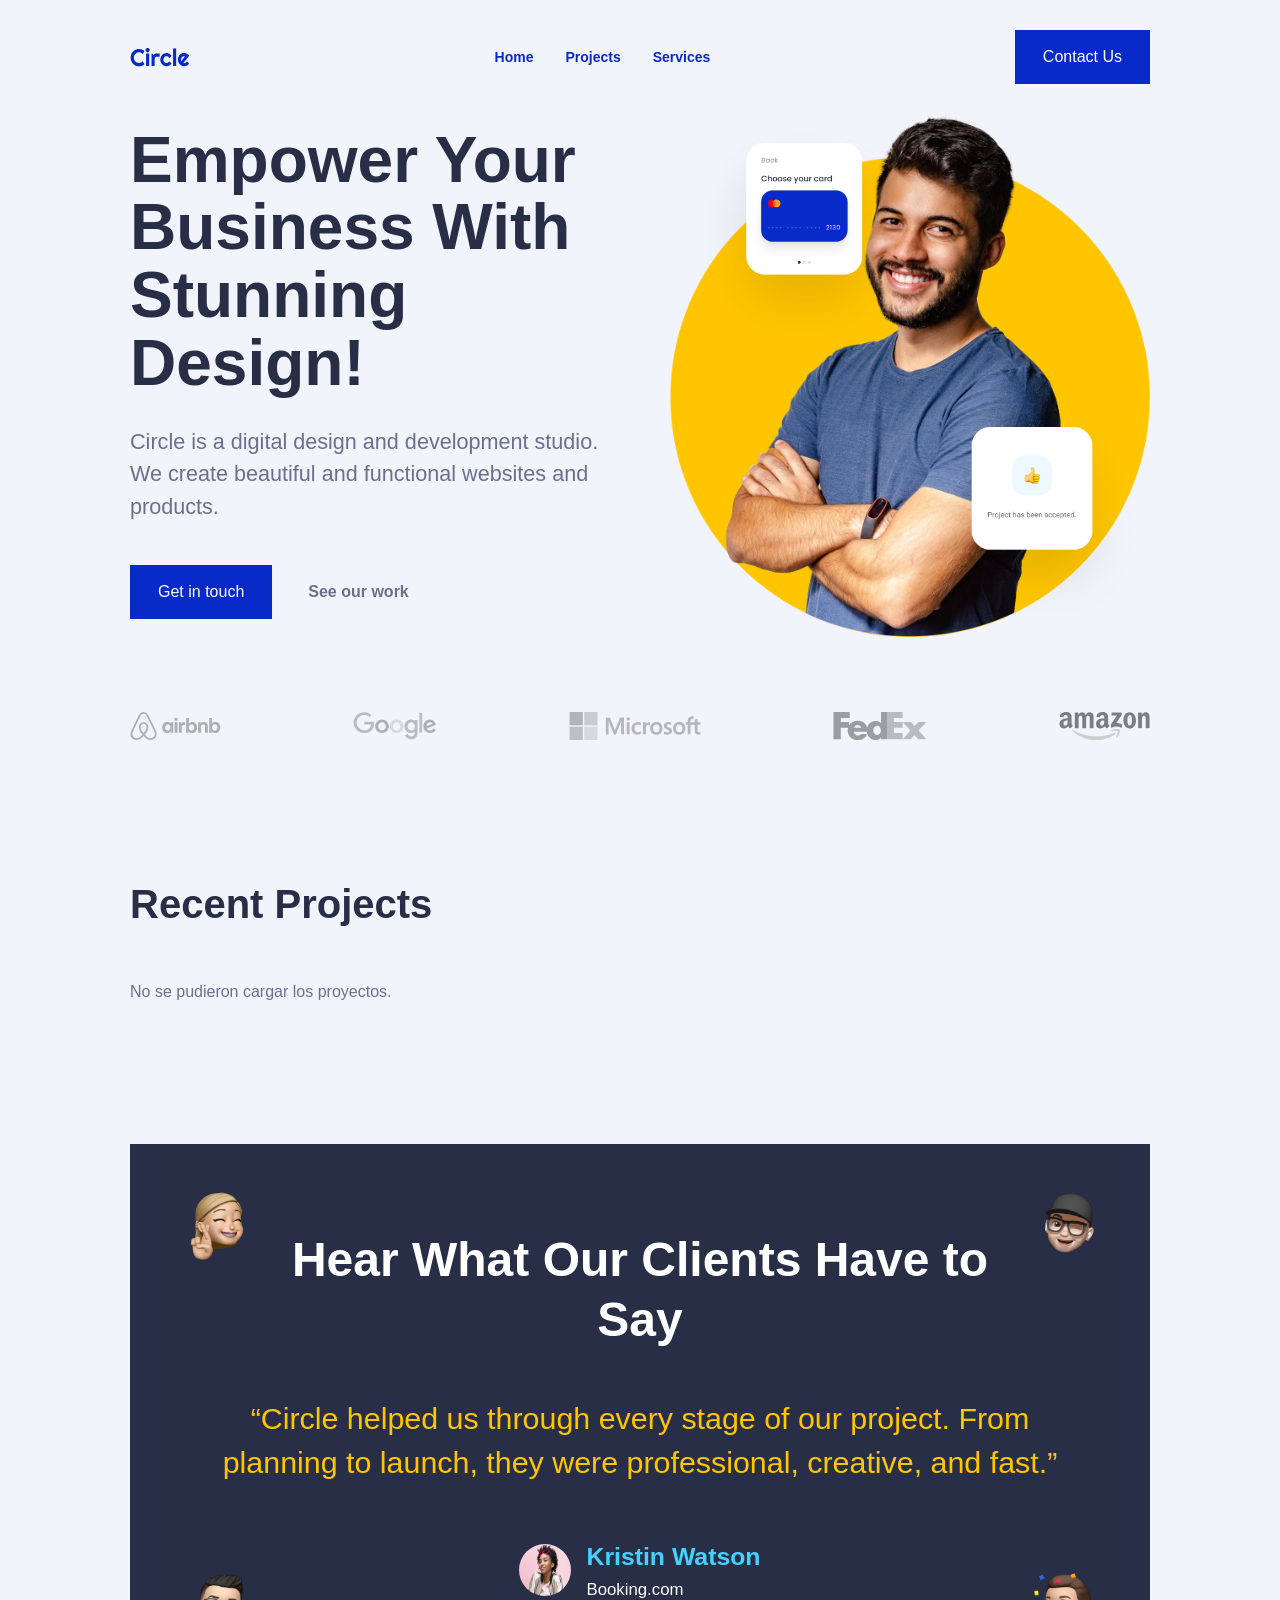
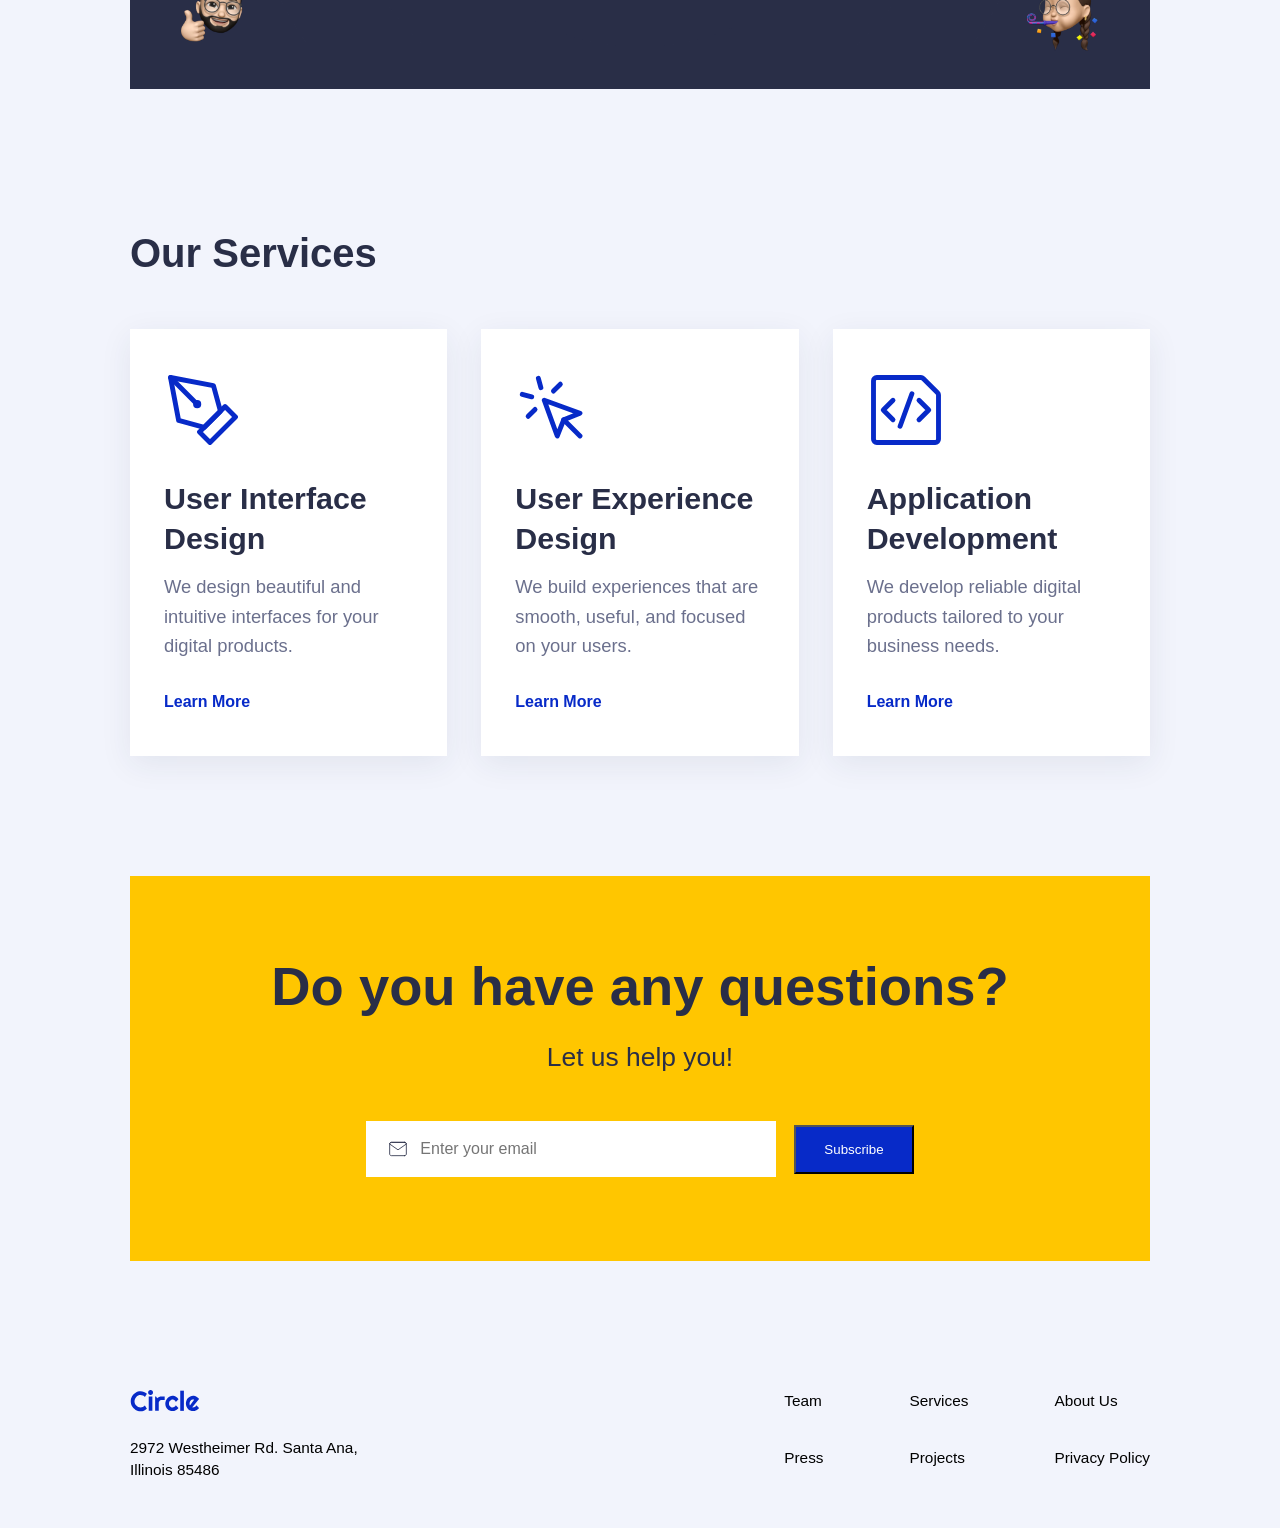
==== commit 91d6bd0d: "contact finished" ====
--- a/index.html
+++ b/index.html
@@ -134,10 +134,12 @@
   </main>
 
     <footer class="footer">
-    <div class="footer-left">
-      <img src="./assets/logos/circle.svg" alt="Circle logo">
-      <p>2972 Westheimer Rd. Santa Ana, Illinois 85486</p>
-    </div>
+   <div class="footer-left">
+  <a href="./index.html" class="footer-logo">
+    <img src="./assets/logos/circle.svg" alt="Circle logo">
+  </a>
+  <p>2972 Westheimer Rd. Santa Ana, Illinois 85486</p>
+</div>
 
     <div class="footer-right">
       <a href="#">Team</a>
--- a/css/style.css
+++ b/css/style.css
@@ -247,35 +247,48 @@
 /* ========== FOOTER ========== */
 .footer {
   width: min(88%, var(--container-width));
-  margin: 120px auto 40px;
+  margin: 124px auto 44px;
+  padding: 4px 0 4px;
   display: flex;
   justify-content: space-between;
   align-items: flex-start;
-  gap: 40px;
+  gap: 72px;
 }
 
 .footer-left {
-  max-width: 260px;
+  max-width: 245px;
+}
+
+.footer-logo {
+  display: inline-block;
 }
 
 .footer-left img {
-  width: 100px;
-  margin-bottom: 20px;
+  width: 70px;
+  margin-bottom: 18px;
+}
+
+.footer-left p {
+  color: #000000;
+  line-height: 1.42;
+  font-size: 0.96rem;
 }
 
 .footer-right {
   display: grid;
   grid-template-columns: repeat(3, auto);
-  gap: 20px 60px;
+  gap: 34px 86px;
 }
 
 .footer-right a {
-  color: var(--color-text);
+  color: #000000;
+  font-size: 0.96rem;
   transition: var(--transition);
 }
 
 .footer-right a:hover {
   color: var(--color-primary);
+  text-decoration: underline;
 }
 
 /* ========== RESPONSIVE ========== */
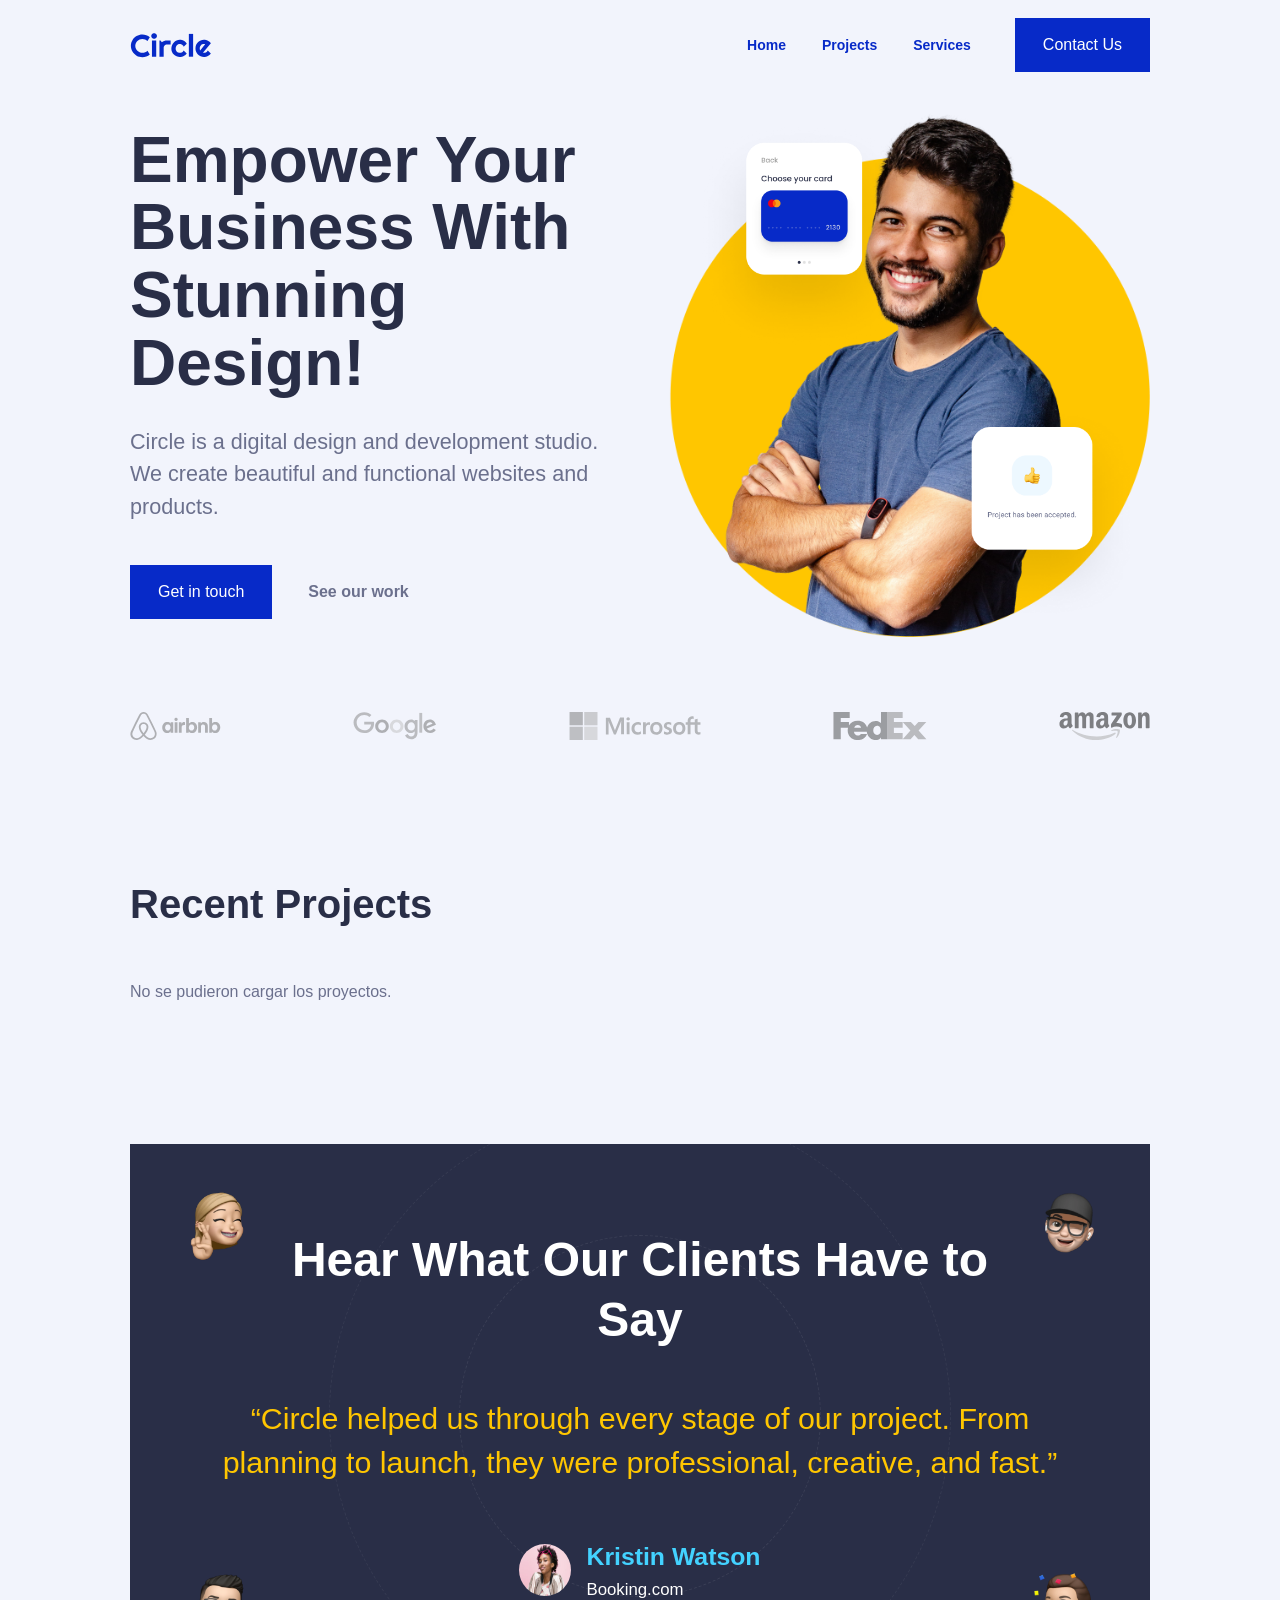
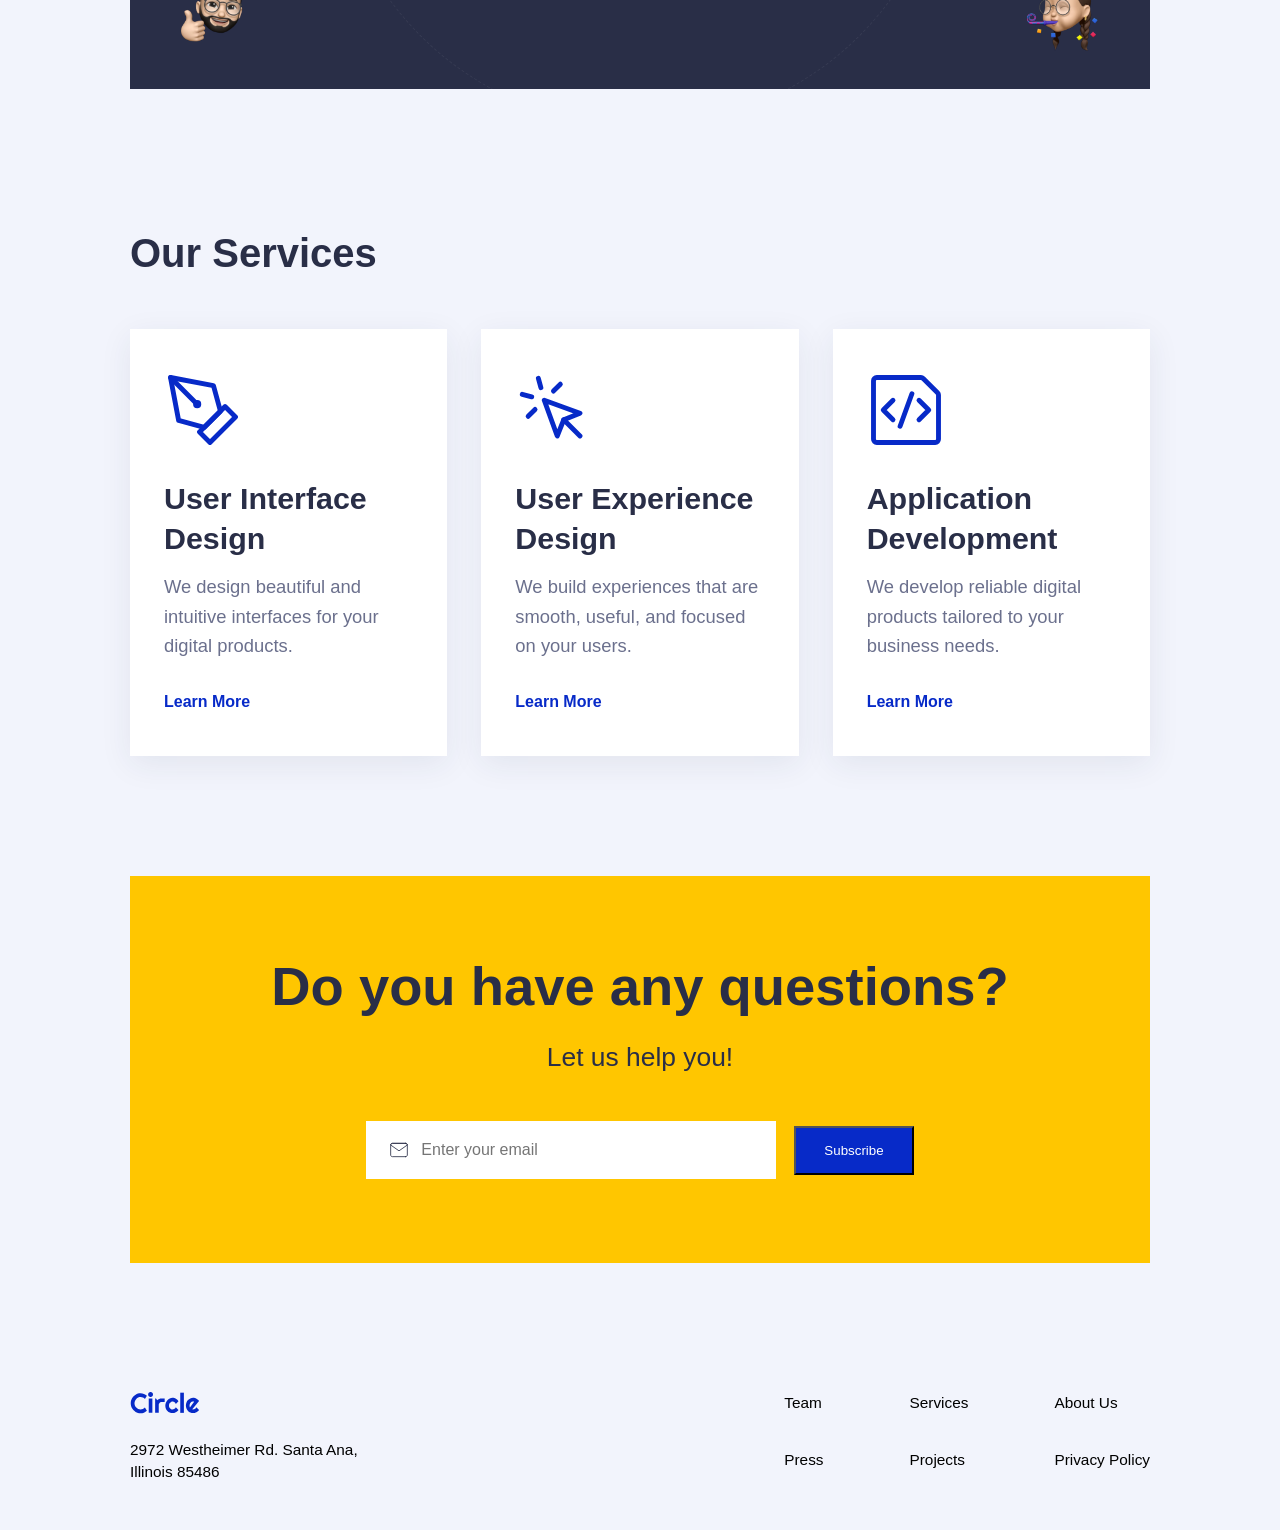
==== commit 365dbf11: "." ====
--- a/index.html
+++ b/index.html
@@ -10,19 +10,27 @@
 <body>
 
   <header class="header">
-    <nav class="navbar">
-      <a href="./index.html" class="logo">
-        <img src="./assets/logos/circle.svg" alt="Circle logo">
-      </a>
+   <nav class="navbar">
+  <a href="./index.html" class="logo">
+    <img src="./assets/logos/circle.svg" alt="Circle logo">
+  </a>
 
-      <ul class="nav-links">
-        <li><a href="./index.html">Home</a></li>
-        <li><a href="#projects">Projects</a></li>
-        <li><a href="#services">Services</a></li>
-      </ul>
+  <button class="menu-toggle" aria-label="Open navigation" aria-expanded="false">
+    <span></span>
+    <span></span>
+    <span></span>
+  </button>
 
-      <a href="./contact.html" class="contact-btn">Contact Us</a>
-    </nav>
+  <div class="nav-menu">
+    <ul class="nav-links">
+      <li><a href="./index.html">Home</a></li>
+      <li><a href="./index.html#projects">Projects</a></li>
+      <li><a href="./index.html#services">Services</a></li>
+    </ul>
+
+    <a href="./contact.html" class="contact-btn">Contact Us</a>
+  </div>
+</nav>
   </header>
 
   <main>
@@ -155,6 +163,7 @@
     <img src="./assets/icons/arrow_circle_up_icon_152705.png" alt="Back to top">
   </button>
 
+  <script src="./js/nav.js"></script>
   <script src="./js/main.js"></script>
 </body>
 </html>
--- a/css/style.css
+++ b/css/style.css
@@ -105,26 +105,42 @@
 
 /* ========== HEADER / NAVBAR ========== */
 .header {
+  position: fixed;
+  top: 0;
+  left: 0;
+  width: 100%;
+  background-color: var(--color-light);
+  z-index: 1200;
+  padding: 18px 0 14px;
+}
+
+body {
+  padding-top: 98px;
+}
+
+.navbar {
   width: min(88%, var(--container-width));
   margin: 0 auto;
-  padding: 30px 0 14px;
-}
-
-.navbar {
   display: flex;
+  align-items: center;
   justify-content: space-between;
+  gap: 24px;
+}
+
+.logo img {
+  width: 82px;
+}
+
+.nav-menu {
+  display: flex;
   align-items: center;
-  gap: 20px;
-}
-
-.logo img {
-  width: 60px;
+  gap: 34px;
 }
 
 .nav-links {
   display: flex;
   align-items: center;
-  gap: 32px;
+  gap: 36px;
 }
 
 .nav-links a {
@@ -138,6 +154,41 @@
   text-decoration: underline;
 }
 
+.contact-btn {
+  margin-left: 10px;
+}
+
+.menu-toggle {
+  display: none;
+  width: 44px;
+  height: 44px;
+  border: none;
+  background: transparent;
+  padding: 0;
+  cursor: pointer;
+}
+
+.menu-toggle span {
+  display: block;
+  width: 24px;
+  height: 2px;
+  background-color: var(--color-primary);
+  margin: 5px auto;
+  transition: transform 0.25s ease, opacity 0.25s ease;
+}
+
+.menu-toggle.is-open span:nth-child(1) {
+  transform: translateY(7px) rotate(45deg);
+}
+
+.menu-toggle.is-open span:nth-child(2) {
+  opacity: 0;
+}
+
+.menu-toggle.is-open span:nth-child(3) {
+  transform: translateY(-7px) rotate(-45deg);
+}
+
 /* ========== REUSABLE PROJECT CARDS ========== */
 .projects-container {
   display: grid;
@@ -148,12 +199,11 @@
 .project-card {
   background-color: var(--color-white);
   box-shadow: var(--card-shadow);
-  transition: box-shadow 0.3s ease, transform 0.3s ease;
+  transition: box-shadow 0.3s ease;
 }
 
 .project-card:hover {
-  box-shadow: 10px 10px 0 rgba(41, 46, 71, 0.14);
-  transform: translate(-2px, -2px);
+  box-shadow: 0 12px 26px rgba(13, 15, 24, 0.24);
 }
 
 .project-card img {
@@ -234,6 +284,28 @@
 
 .input-wrapper img {
   width: 20px;
+}
+
+.input-wrapper {
+  border: 1px solid transparent;
+  transition: border-color 0.2s ease;
+}
+
+.input-wrapper:hover {
+  border-color: #000000;
+}
+
+.newsletter-form .btn-primary {
+  padding: 15px 28px;
+}
+
+.input-wrapper {
+  border: 1px solid transparent;
+  transition: border-color 0.2s ease;
+}
+
+.input-wrapper:hover {
+  border-color: #000000;
 }
 
 .input-wrapper input {
@@ -292,7 +364,7 @@
 }
 
 /* ========== RESPONSIVE ========== */
-@media (max-width: 768px) {
+@media (max-width: 765px) {
   h1 {
     font-size: 2.2rem;
   }
@@ -301,42 +373,59 @@
     font-size: 2rem;
   }
 
+  body {
+    padding-top: 88px;
+  }
+
   .header {
+    padding: 16px 0 12px;
+  }
+
+  .navbar {
     width: min(90%, var(--container-width));
-    padding: 22px 0 10px;
+    position: relative;
   }
 
   section {
     width: min(90%, var(--container-width));
   }
 
-  .footer {
-    width: min(90%, var(--container-width));
+  .menu-toggle {
+    display: block;
+  }
+
+  .nav-menu {
+    position: absolute;
+    top: calc(100% + 10px);
+    left: 50%;
+    transform: translateX(-50%);
+    width: min(92vw, 360px);
+    background-color: var(--color-light);
+    padding: 18px 18px 20px;
+    border-radius: 16px;
+    box-shadow: 0 14px 28px rgba(41, 46, 71, 0.16);
+    display: none;
     flex-direction: column;
-  }
-
-  .navbar {
-    display: grid;
-    grid-template-columns: auto 1fr auto;
     align-items: center;
     gap: 18px;
   }
 
+  .nav-menu.is-open {
+    display: flex;
+  }
+
   .nav-links {
-    display: flex;
-    justify-content: center;
-    align-items: center;
-    flex-wrap: nowrap;
-    gap: 22px;
+    flex-direction: column;
+    gap: 16px;
   }
 
   .nav-links a {
-    font-size: 0.95rem;
+    font-size: 0.98rem;
   }
 
   .contact-btn {
-    align-self: auto;
-    padding: 13px 20px;
+    margin-left: 0;
+    padding: 13px 22px;
   }
 
   .newsletter {
@@ -347,10 +436,30 @@
     min-width: 100%;
   }
 
-  .footer-right {
-    grid-template-columns: repeat(2, auto);
-    gap: 20px 30px;
-  }
+  .footer {
+  width: min(90%, var(--container-width));
+  flex-direction: column;
+  align-items: center;
+  text-align: center;
+  gap: 34px;
+}
+
+.footer-left {
+  max-width: 280px;
+  text-align: center;
+}
+
+.footer-logo {
+  display: inline-flex;
+  justify-content: center;
+}
+
+.footer-right {
+  grid-template-columns: repeat(2, auto);
+  justify-content: center;
+  gap: 22px 46px;
+  text-align: center;
+}
 }
 
   /* ========== BACK TO TOP BUTTON ========== */
--- a/css/home.css
+++ b/css/home.css
@@ -124,12 +124,50 @@
   overflow: hidden;
 }
 
+.testimonial-content::before,
+.testimonial-content::after {
+  content: "";
+  position: absolute;
+  inset: 0;
+  pointer-events: none;
+  z-index: 0;
+}
+
+.testimonial-content::before {
+  content: "";
+  position: absolute;
+  width: 360px;
+  height: 360px;
+  border: 1px dashed rgba(255, 255, 255, 0.08);
+  border-radius: 50%;
+  top: 50%;
+  left: 50%;
+  transform: translate(-50%, -50%);
+  z-index: 0;
+}
+
+.testimonial-content::after {
+  content: "";
+  position: absolute;
+  width: 620px;
+  height: 620px;
+  border: 1px dashed rgba(255, 255, 255, 0.06);
+  border-radius: 50%;
+  top: 50%;
+  left: 50%;
+  transform: translate(-50%, -50%);
+  z-index: 0;
+  pointer-events: none;
+}
+
 .testimonial-content h2 {
   color: var(--color-white);
   max-width: 720px;
   margin: 0 auto 46px;
   font-size: 3rem;
   line-height: 1.25;
+  position: relative;
+  z-index: 2;
 }
 
 .testimonial-content p {
@@ -138,6 +176,8 @@
   line-height: 1.45;
   max-width: 900px;
   margin: 0 auto 54px;
+  position: relative;
+  z-index: 2;
 }
 
 .testimonial-profile {
@@ -167,14 +207,7 @@
 }
 
 .orbit {
-  position: absolute;
-  width: 980px;
-  max-width: none;
-  top: 50%;
-  left: 50%;
-  transform: translate(-50%, -50%);
-  opacity: 0.16;
-  z-index: 0;
+  display: none;
 }
 
 .memoji {
@@ -223,6 +256,11 @@
   padding: 42px 34px;
   box-shadow: var(--card-shadow);
   min-height: 374px;
+  transition: box-shadow 0.3s ease;
+}
+
+.service-card:hover {
+  box-shadow: 0 12px 26px rgba(13, 15, 24, 0.24);
 }
 
 .service-card img {
@@ -369,9 +407,17 @@
 
   .clients {
     grid-template-columns: repeat(3, max-content);
-    justify-content: center;
-    row-gap: 22px;
-    column-gap: 48px;
+    justify-content: space-between;
+    align-items: center;
+    row-gap: 38px;
+    column-gap: 90px;
+    max-width: 760px;
+    margin-left: auto;
+    margin-right: auto;
+  }
+
+  .clients img {
+    height: 34px;
   }
 
   .recent-projects .projects-container,
@@ -507,8 +553,16 @@
     bottom: -6px;
   }
 
+  .clients {
+    grid-template-columns: repeat(3, max-content);
+    justify-content: space-between;
+    row-gap: 42px;
+    column-gap: 70px;
+    max-width: 680px;
+  }
+
   .clients img {
-    height: 24px;
+    height: 32px;
   }
 
   .recent-projects,
@@ -522,6 +576,30 @@
     margin-bottom: 34px;
   }
 
+  .testimonial-content {
+  padding: 64px 24px;
+}
+
+.testimonial-content h2 {
+  font-size: 2rem;
+}
+
+.testimonial-content p {
+  font-size: 1.12rem;
+  margin-bottom: 40px;
+}
+
+.testimonial-profile h4 {
+  font-size: 1.2rem;
+}
+
+.testimonial-profile span {
+  font-size: 0.95rem;
+}
+
+.memoji {
+  display: none;
+}
   .testimonial-content h2 {
     font-size: 2rem;
   }
@@ -579,4 +657,10 @@
   .input-wrapper {
     min-width: 100%;
   }
+}
+
+@media (max-width: 800px) {
+  .memoji {
+    display: none;
+  }
 }
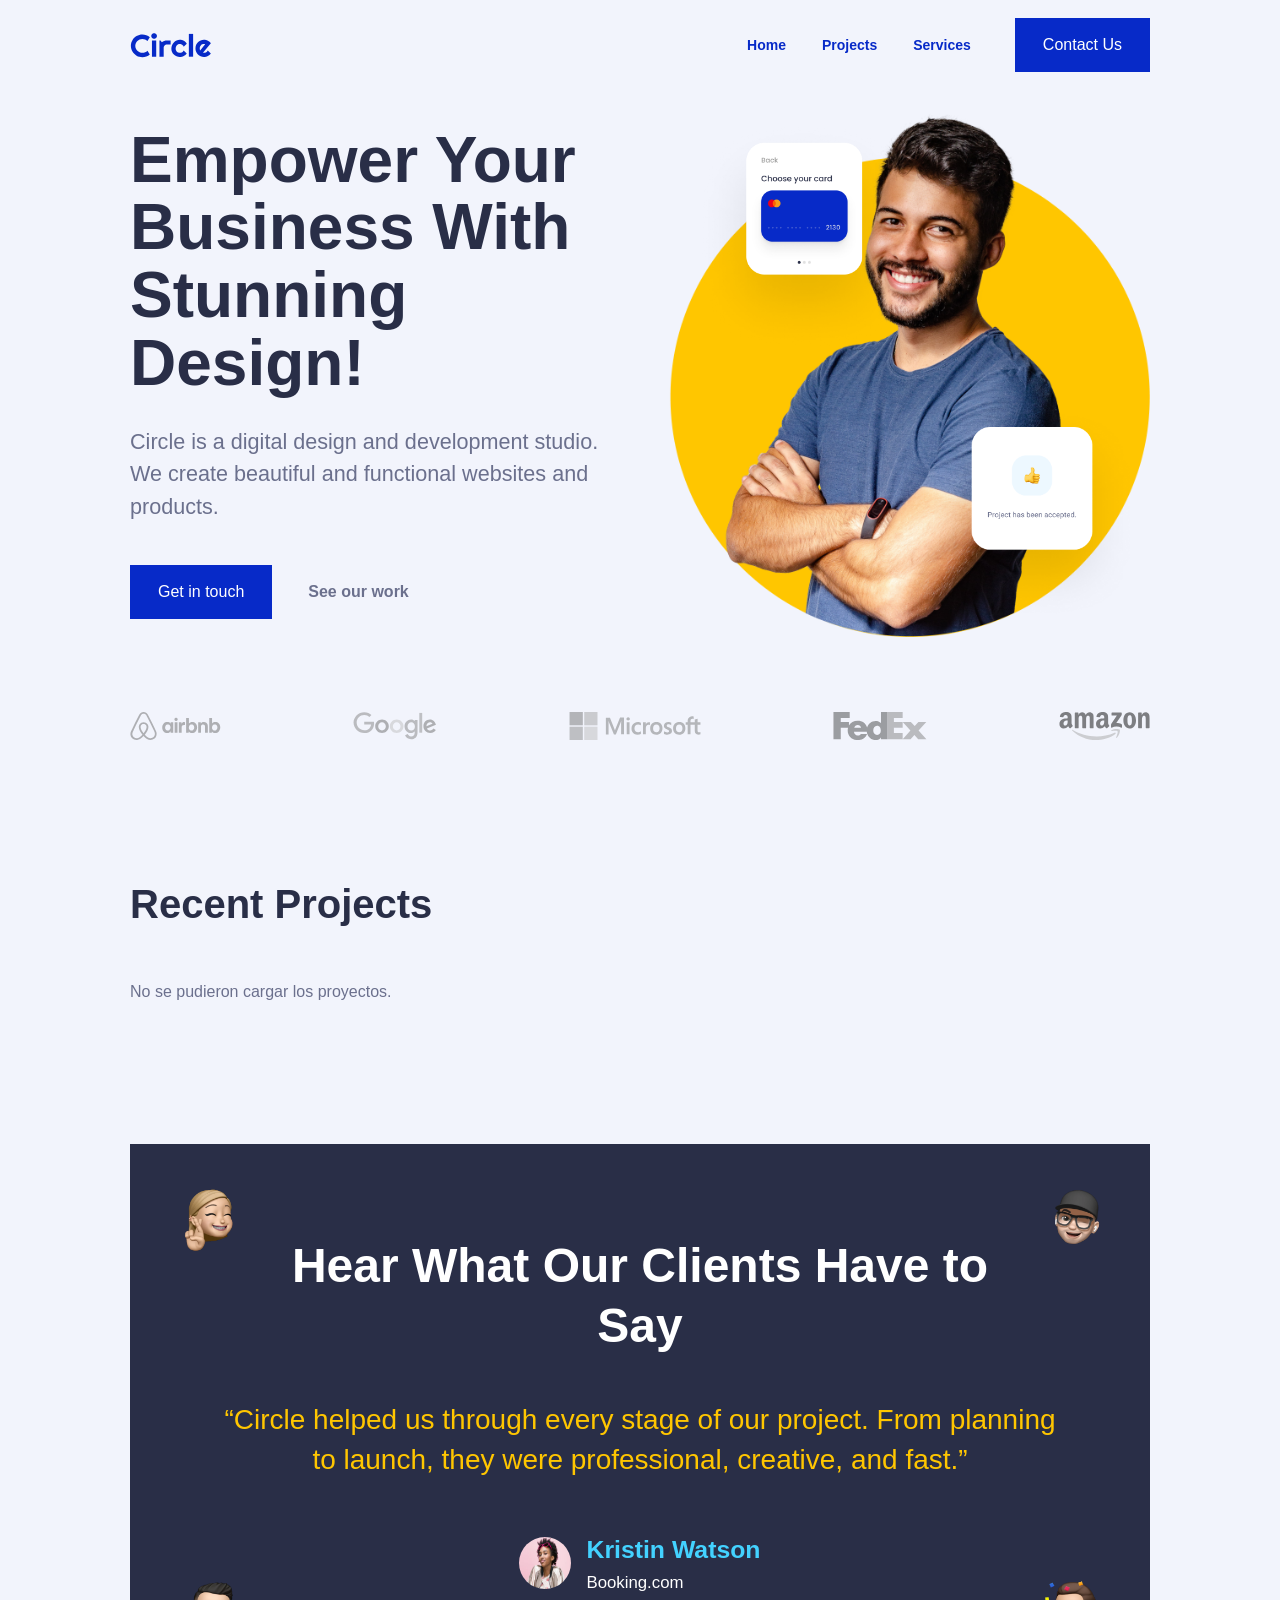
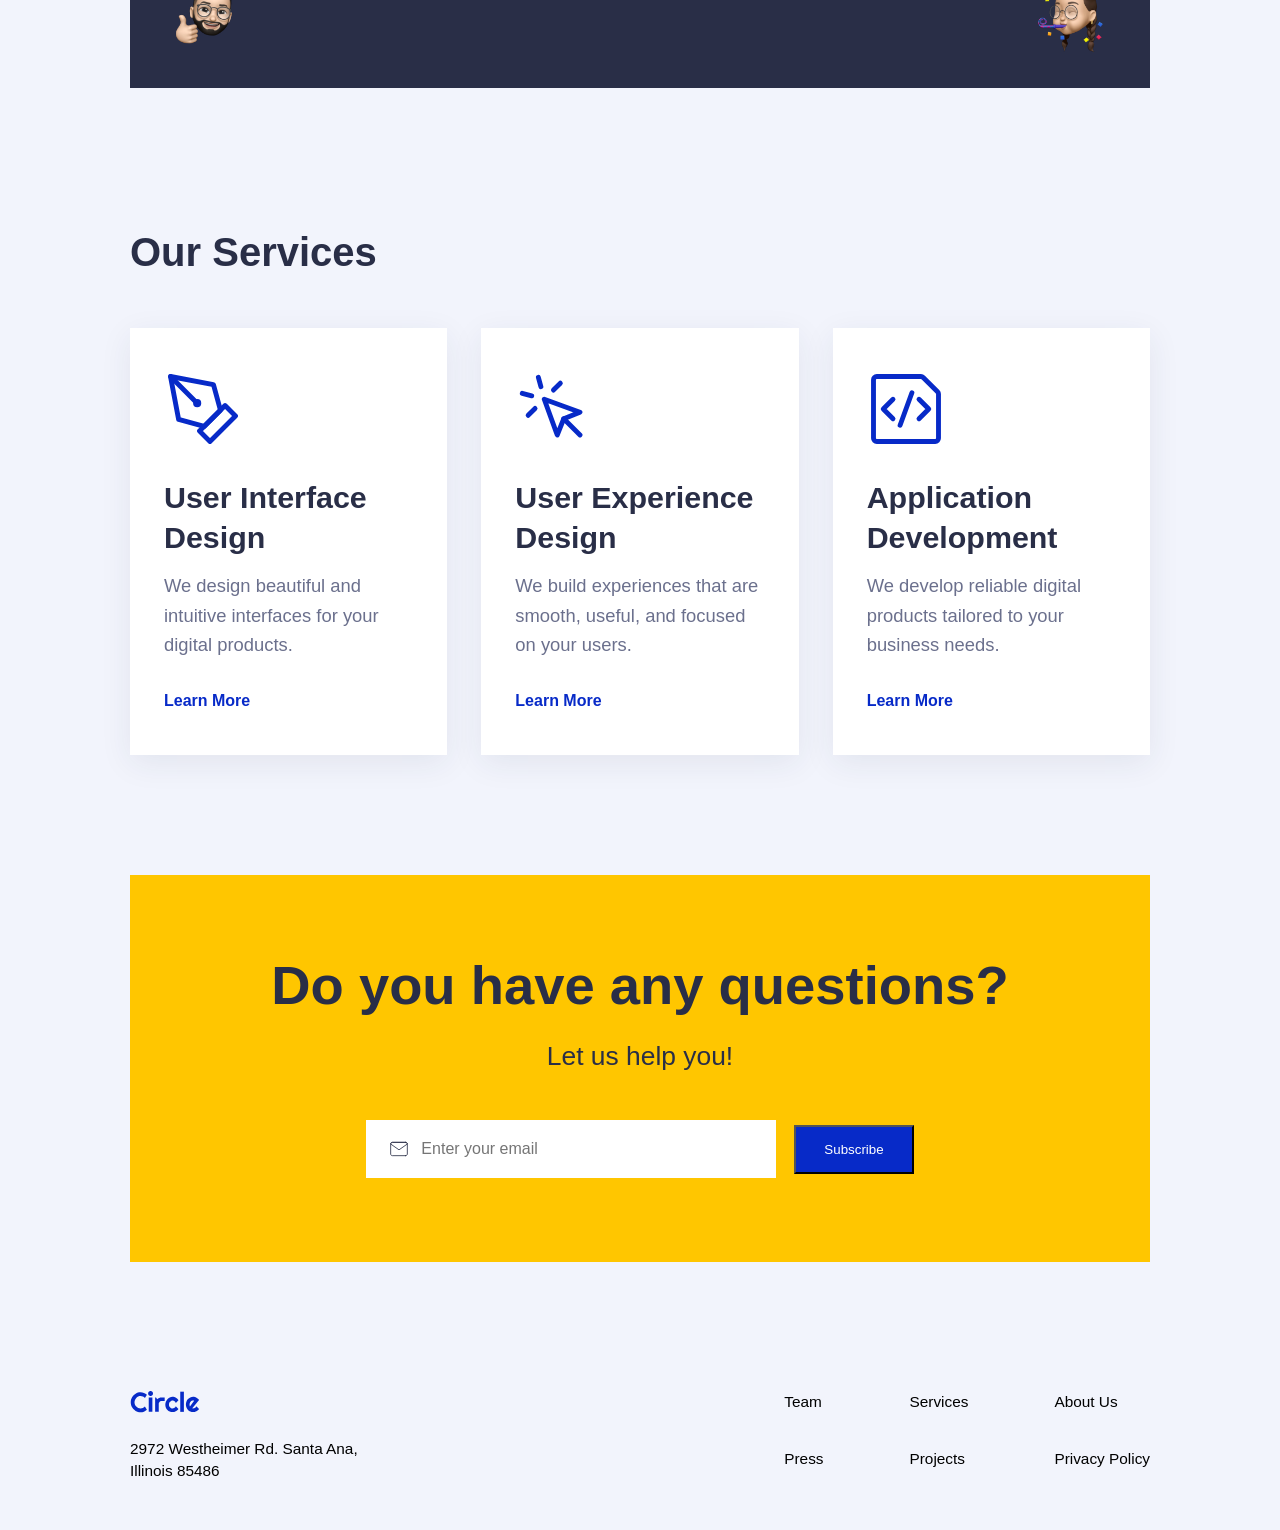
==== commit 4078db00: "img out" ====
--- a/index.html
+++ b/index.html
@@ -96,7 +96,6 @@
         <img src="./assets/images/memoji-2.png" alt="Memoji 2" class="memoji memoji-2">
         <img src="./assets/images/memoji-3.png" alt="Memoji 3" class="memoji memoji-3">
         <img src="./assets/images/memoji-4.png" alt="Memoji 4" class="memoji memoji-4">
-        <img src="./assets/images/orbit.png" alt="Orbit decoration" class="orbit">
       </div>
     </section>
 
--- a/css/style.css
+++ b/css/style.css
@@ -280,33 +280,26 @@
   gap: 12px;
   padding: 15px 20px;
   min-width: 320px;
+  border: 1px solid transparent;
+  transition: border-color 0.2s ease;
+}
+
+.input-wrapper:hover {
+  border-color: #000000;
 }
 
 .input-wrapper img {
   width: 20px;
 }
 
-.input-wrapper {
-  border: 1px solid transparent;
-  transition: border-color 0.2s ease;
-}
-
-.input-wrapper:hover {
-  border-color: #000000;
-}
+
+
+
 
 .newsletter-form .btn-primary {
   padding: 15px 28px;
 }
 
-.input-wrapper {
-  border: 1px solid transparent;
-  transition: border-color 0.2s ease;
-}
-
-.input-wrapper:hover {
-  border-color: #000000;
-}
 
 .input-wrapper input {
   border: none;
--- a/css/home.css
+++ b/css/home.css
@@ -112,6 +112,7 @@
 }
 
 /* ========== TESTIMONIAL ========== */
+/* ========== TESTIMONIAL ========== */
 .testimonial {
   margin-top: 140px;
 }
@@ -120,64 +121,47 @@
   position: relative;
   background-color: var(--color-dark);
   text-align: center;
-  padding: 86px 54px;
+  padding: 92px 84px;
   overflow: hidden;
 }
 
-.testimonial-content::before,
-.testimonial-content::after {
-  content: "";
+.testimonial-waves {
   position: absolute;
   inset: 0;
-  pointer-events: none;
-  z-index: 0;
-}
-
-.testimonial-content::before {
-  content: "";
-  position: absolute;
-  width: 360px;
-  height: 360px;
-  border: 1px dashed rgba(255, 255, 255, 0.08);
-  border-radius: 50%;
-  top: 50%;
-  left: 50%;
-  transform: translate(-50%, -50%);
-  z-index: 0;
-}
-
-.testimonial-content::after {
-  content: "";
-  position: absolute;
-  width: 620px;
-  height: 620px;
-  border: 1px dashed rgba(255, 255, 255, 0.06);
-  border-radius: 50%;
-  top: 50%;
-  left: 50%;
-  transform: translate(-50%, -50%);
+  width: 100%;
+  height: 100%;
   z-index: 0;
   pointer-events: none;
 }
 
+.testimonial-waves circle {
+  fill: none;
+  stroke: rgba(255, 255, 255, 0.08);
+  stroke-width: 1.2;
+  stroke-dasharray: 8 12;
+}
+
+.testimonial-content h2,
+.testimonial-content p,
+.testimonial-profile {
+  position: relative;
+  z-index: 2;
+}
+
 .testimonial-content h2 {
   color: var(--color-white);
-  max-width: 720px;
-  margin: 0 auto 46px;
+  max-width: 760px;
+  margin: 0 auto 44px;
   font-size: 3rem;
   line-height: 1.25;
-  position: relative;
-  z-index: 2;
 }
 
 .testimonial-content p {
   color: var(--color-yellow);
-  font-size: 1.9rem;
+  font-size: 1.75rem;
   line-height: 1.45;
-  max-width: 900px;
-  margin: 0 auto 54px;
-  position: relative;
-  z-index: 2;
+  max-width: 860px;
+  margin: 0 auto 50px;
 }
 
 .testimonial-profile {
@@ -185,8 +169,6 @@
   align-items: center;
   gap: 15px;
   text-align: left;
-  position: relative;
-  z-index: 2;
 }
 
 .testimonial-profile img {
@@ -206,34 +188,30 @@
   font-size: 1.05rem;
 }
 
-.orbit {
-  display: none;
-}
-
 .memoji {
   position: absolute;
-  width: 92px;
+  width: 84px;
   z-index: 1;
 }
 
 .memoji-1 {
-  top: 36px;
-  left: 38px;
+  top: 34px;
+  left: 34px;
 }
 
 .memoji-2 {
-  top: 36px;
-  right: 38px;
+  top: 34px;
+  right: 34px;
 }
 
 .memoji-3 {
-  bottom: 36px;
-  left: 38px;
+  bottom: 34px;
+  left: 34px;
 }
 
 .memoji-4 {
-  bottom: 36px;
-  right: 38px;
+  bottom: 34px;
+  right: 34px;
 }
 
 /* ========== SERVICES ========== */
@@ -451,6 +429,26 @@
   }
 }
 
+@media (max-width: 900px) {
+  .testimonial-content {
+    padding: 82px 64px;
+  }
+
+  .testimonial-content h2 {
+    font-size: 2.45rem;
+  }
+
+  .testimonial-content p {
+    font-size: 1.4rem;
+  }
+
+  .memoji {
+    width: 70px;
+  }
+}
+
+
+
 @media (max-width: 860px) {
   .hero {
     grid-template-columns: 1fr;
@@ -517,6 +515,16 @@
   }
 }
 
+@media (max-width: 780px) {
+  .testimonial-content {
+    padding: 76px 56px;
+  }
+
+  .memoji {
+    display: none;
+  }
+}
+
 @media (max-width: 768px) {
   .hero {
     margin-top: 0;
@@ -577,31 +585,12 @@
   }
 
   .testimonial-content {
-  padding: 64px 24px;
-}
-
-.testimonial-content h2 {
-  font-size: 2rem;
-}
-
-.testimonial-content p {
-  font-size: 1.12rem;
-  margin-bottom: 40px;
-}
-
-.testimonial-profile h4 {
-  font-size: 1.2rem;
-}
-
-.testimonial-profile span {
-  font-size: 0.95rem;
-}
-
-.memoji {
-  display: none;
-}
+    padding: 72px 44px;
+  }
+
   .testimonial-content h2 {
     font-size: 2rem;
+    line-height: 1.3;
   }
 
   .testimonial-content p {
@@ -617,6 +606,26 @@
     font-size: 0.95rem;
   }
 
+.memoji {
+  display: none;
+}
+  .testimonial-content h2 {
+    font-size: 2rem;
+  }
+
+  .testimonial-content p {
+    font-size: 1.12rem;
+    margin-bottom: 40px;
+  }
+
+  .testimonial-profile h4 {
+    font-size: 1.2rem;
+  }
+
+  .testimonial-profile span {
+    font-size: 0.95rem;
+  }
+
   .orbit {
     width: 560px;
     opacity: 0.13;
